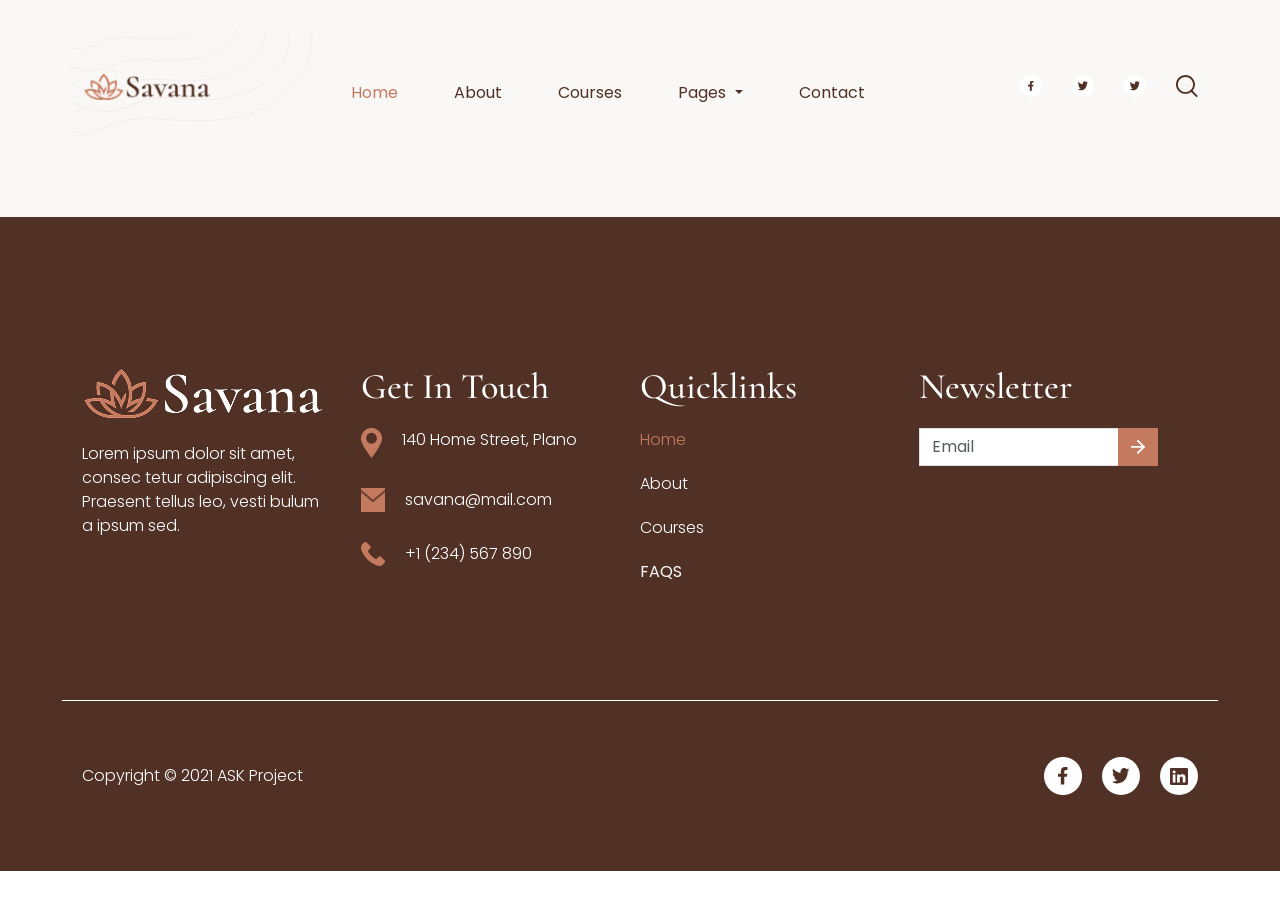
==== index.html @ e7348e38 "header-and-footer" ====
<!DOCTYPE html>
<html lang="en">

<head>
    <meta charset="UTF-8">
    <meta name="viewport" content="width=device-width, initial-scale=1.0">
    <title>SAVANA</title>
    <link rel="stylesheet" href="/assest/css/style.min.css">
    <link rel="preconnect" href="https://fonts.googleapis.com">
    <link rel="stylesheet" href="https://cdn.jsdelivr.net/npm/bootstrap-icons@1.11.3/font/bootstrap-icons.css">
    <link rel="preconnect" href="https://fonts.gstatic.com" crossorigin>
    <link
        href="https://fonts.googleapis.com/css2?family=Cormorant:ital,wght@0,300..700;1,300..700&family=Poppins:ital,wght@0,100;0,200;0,300;0,400;0,500;0,600;0,700;0,800;0,900;1,100;1,200;1,300;1,400;1,500;1,600;1,700;1,800;1,900&display=swap"
        rel="stylesheet">
</head>

<body class="font-family">

    <header>
        <header>
            <nav class="navbar navbar-expand-xl bg-warning pt-3 pb-6 position-relative overflow-hidden">

                <div class="container position-relative">

                    <!-- BG IMAGE (No CSS, No Style, Only Bootstrap classes) -->
                    <img src="./assest/images/bg2.svg" class="position-absolute top-0 start-0 img-fluid" width="300">

                    <!-- Logo -->
                    <a class="navbar-brand" href="index.html">
                        <img src="./assest/logo/savana.png" alt="Site Logo" class="img-fluid" width="130">
                    </a>

                    <!-- Navbar Toggler -->
                    <button class="navbar-toggler" type="button" data-bs-toggle="collapse"
                        data-bs-target="#navbarSupportedContent">
                        <span class="navbar-toggler-icon"></span>
                    </button>

                    <!-- Menu -->
                    <div class="collapse navbar-collapse" id="navbarSupportedContent">

                        <!-- Center Navigation -->
                        <ul class="navbar-nav d-flex gap-xl-5 mx-auto mb-2 mb-xl-0 text-center">

                            <li class="nav-item">
                                <a class="nav-link active" href="#">Home</a>
                            </li>

                            <li class="nav-item">
                                <a class="nav-link" href="#">About</a>
                            </li>

                            <li class="nav-item">
                                <a class="nav-link" href="#">Courses</a>
                            </li>

                            <li class="nav-item dropdown">
                                <a class="nav-link dropdown-toggle" href="#" data-bs-toggle="dropdown">
                                    Pages
                                </a>

                                <ul class="dropdown-menu">
                                    <li><a class="dropdown-item" href="#">Action</a></li>
                                    <li><a class="dropdown-item" href="#">Another action</a></li>
                                    <li>
                                        <hr class="dropdown-divider">
                                    </li>
                                    <li><a class="dropdown-item" href="#">Something else here</a></li>
                                </ul>
                            </li>

                            <li class="nav-item">
                                <a class="nav-link" href="#">Contact</a>
                            </li>

                        </ul>

                        <!-- Social Icons -->
                        <ul class="d-flex align-items-center gap-3 justify-content-center mt-3 mt-xl-0">
                            <a href="#"><img src="./assest/icon/facebook.png" class="img-fluid" width="22"></a>
                            <a href="#"><img src="./assest/icon/twitter.svg" class="img-fluid" width="22"></a>
                            <a href="#"><img src="./assest/icon/twitter.svg" class="img-fluid" width="22"></a>
                            <a href="#"><img src="./assest/icon/search.svg" class="img-fluid" width="22"></a>
                        </ul>

                    </div>
                </div>
            </nav>
        </header>



       






















            <footer class="bg-secondary">
                <div class="container pt-7">
                    <div class="row g-5 pb-6">
                        <div class="row g-5 pb-6">
                            <div class="col-12 col-xl-3 text-light">
                                <a href="index.html"><img src="./assest/logo/savanalogo.png" alt="Website Logo"></a>
                                <p class="pt-2 fw-light">Lorem ipsum dolor sit amet, consec tetur adipiscing elit.
                                    Praesent
                                    tellus
                                    leo, vesti bulum a ipsum sed.</p>
                            </div>

                            <div class="col-12 col-md-6 col-xl-3">
                                <h2 class="fs-3 text-light pb-2 font-family-cormorant">Get In Touch</h2>
                                <ul class="list-unstyled d-flex flex-column gap-3  text-light">
                                    <li><a href="#" class="d-flex gap-2 text-light fw-light"><img
                                                src="./assest/icon/location.png" alt="Location Icon">140 Home Street,
                                            Plano</a></li>
                                    <li><a href="#" class="d-flex gap-2 text-light fw-light"><img
                                                src="./assest/icon/email.png" alt="Email Icon">savana@mail.com</a></li>
                                    <li><a href="tel: +1 (234) 567 890" class="d-flex gap-2 text-light fw-light"><img
                                                src="./assest/icon/phone1.png" alt="Location Icon">+1 (234) 567 890</a>
                                    </li>
                                </ul>
                            </div>
                            <div class="col-12 col-md-6 col-xl-3">
                                <h2 class="fs-3 text-light pb-2 font-family-cormorant">Quicklinks</h2>
                                <ul class="list-unstyled d-flex flex-column gap-2">
                                    <li><a href="#" class="text-primary fw-light">Home</a></li>
                                    <li><a href="#" class="text-light fw-light">About</a></li>
                                    <li><a href="#" class="text-light fw-light fw-light">Courses</a></li>
                                    <li><a href="#" class="text-light">FAQS</a></li>
                                </ul>
                            </div>
                            <div class="footer-form col-12 col-xl-3">
                                <h2 class="fs-3 text-light pb-2 font-family-cormorant">Newsletter</h2>
                                <div class="input-group mb-3">
                                    <input type="text" class="form-control" placeholder="Email" aria-label="Email"
                                        aria-describedby="button-addon2">
                                    <button class="btn bg-primary" type="button" id="button-addon2"><img
                                            src="./assest/icon/arrow.svg" alt="Right Arrow icon"></button>
                                </div>
                            </div>
                        </div>
                        <div class="line"></div>
                        <div class="py-1 d-flex align-items-center justify-content-between">
                            <p class="m-0 text-light fw-light">Copyright © 2021 ASK Project</p>
                            <div class="d-flex gap-2">
                                <a href="#"><img src="./assest/icon/facebook.png" alt="Facebook Icon"></a>
                                <a href="#"><img src="./assest/icon/twitter.svg" alt="Twitter Icon"></a>
                                <a href="#"><img src="./assest/icon/linkedin.svg" alt="Linkedin Icon"></a>
                            </div>
                        </div>
                    </div>
            </footer>

            <script src="https://cdn.jsdelivr.net/npm/bootstrap@5.3.8/dist/js/bootstrap.bundle.min.js"
                integrity="sha384-FKyoEForCGlyvwx9Hj09JcYn3nv7wiPVlz7YYwJrWVcXK/BmnVDxM+D2scQbITxI"
                crossorigin="anonymous"></script>
</body>

</html>
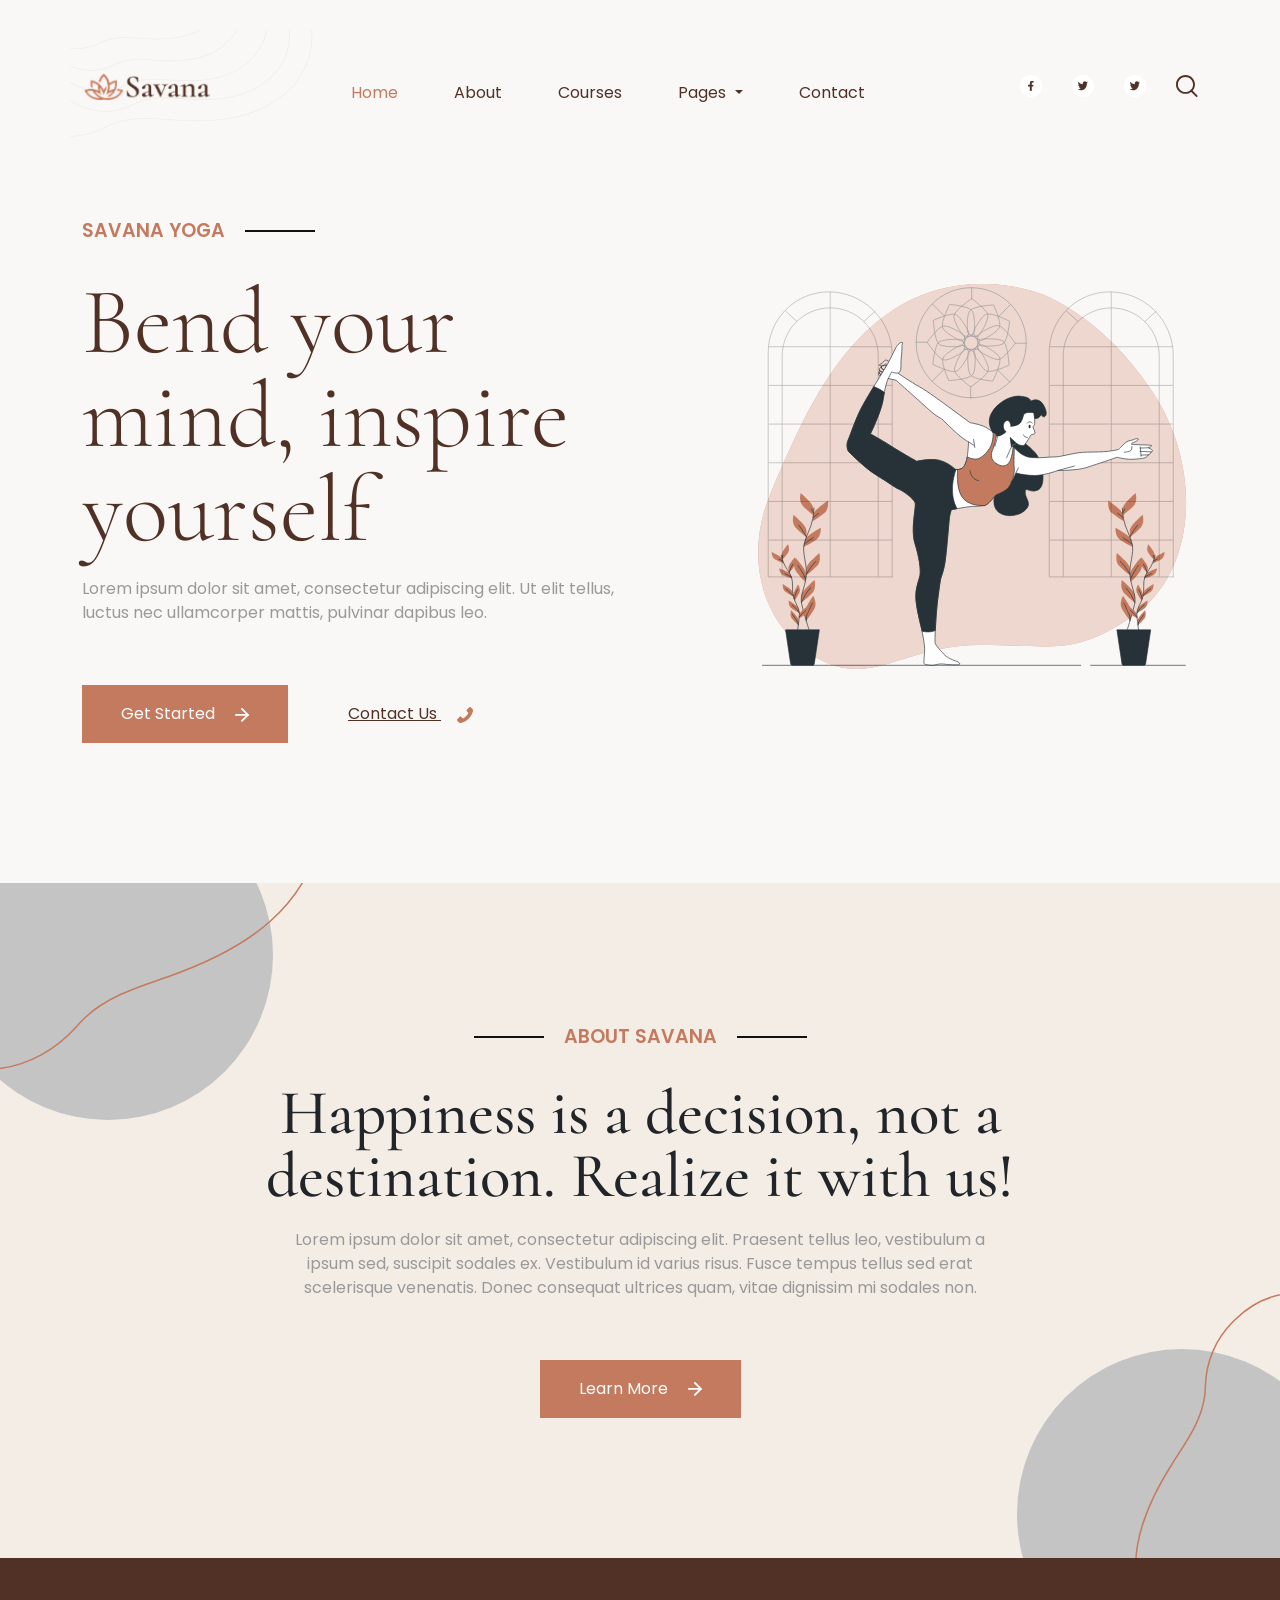
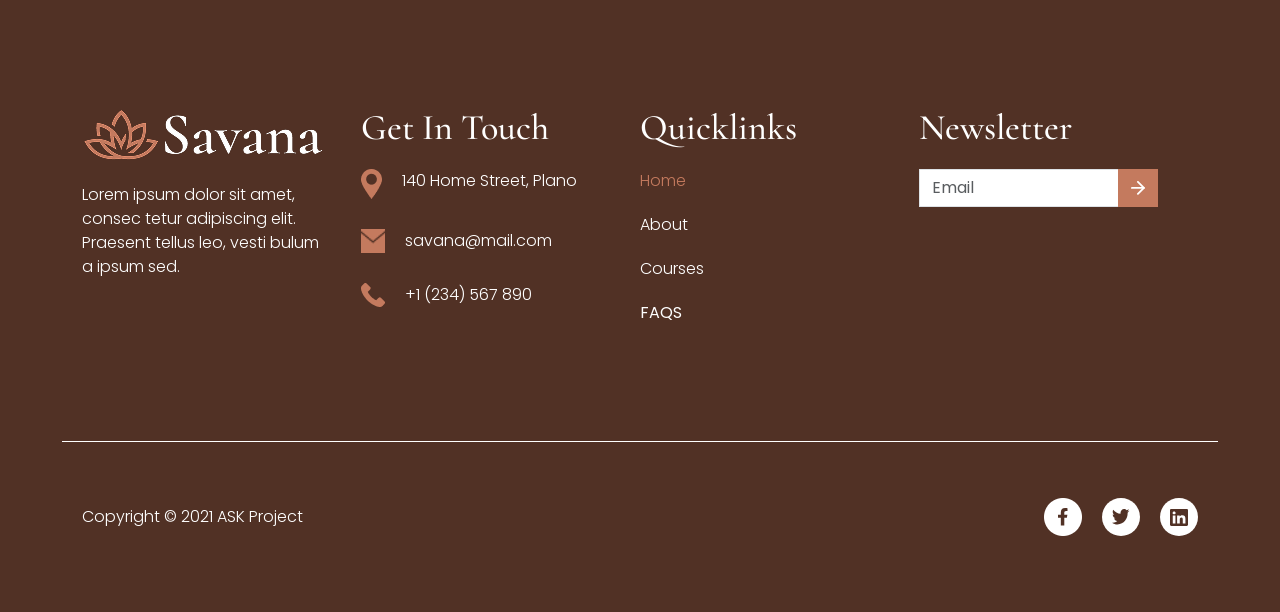
==== commit 28eab594: "banner-section" ====
--- a/index.html
+++ b/index.html
@@ -95,8 +95,101 @@
 
 
 
-
-
+<main>
+            <section class="hero-section bg-warning">
+                <div class="container">
+                    <div class="row align-items-center pb-3 pb-md-6 pb-xl-8">
+                        <div class="left-panel col-12 col-xl-6">
+                            <div class="d-flex align-items-center gap-2 pb-3">
+                                <p class="txt-19 text-primary fw-semibold">SAVANA YOGA</p>
+                                <div class="line-short"></div>
+                            </div>
+                            <h1 class="fw-light font-family-cormorant pb-2 text-secondary lh-1">Bend your mind, inspire
+                                yourself</h1>
+                            <p class="pb-6 text-success">Lorem ipsum dolor sit amet, consectetur adipiscing elit. Ut
+                                elit
+                                tellus, luctus nec ullamcorper mattis, pulvinar dapibus leo.</p>
+                            <div class="d-flex align-items-center gap-6">
+                                <a href="#" class="btn bg-primary text-light py-1 px-4">Get Started <img class="ps-1"
+                                        src="./assest/icon/arrow.svg" alt=""></a>
+                                <a href="#" class="text-secondary link-deco">Contact Us <img class="ps-1"
+                                        src="./assest/icon/phone.svg" alt="Phone Icon"></a>
+                            </div>
+                        </div>
+                        <div class="right-panel col-12 offset-xl-1 col-xl-5">
+                            <img class="img-fluid" src="./assest/images/Yoga practice-bro 1.svg" alt="">
+                        </div>
+                    </div>
+                </div>
+            </section>
+
+
+
+            <section class="about-us position-relative bg-danger py-3 py-md-6 py-xl-8 ">
+                <div class="about container d-flex flex-column align-items-center">
+                    <div class="d-flex align-items-center gap-2 pb-3">
+                        <div class="line-short"></div>
+                        <p class="text-primary txt-19 fw-semibold">ABOUT SAVANA</p>
+                        <div class="line-short"></div>
+                    </div>
+                    <h2 class="fs-2 font-family-cormorant text-center lh-1 pb-2">Happiness is a decision, not a
+                        destination.
+                        Realize it with us!</h2>
+                    <p class="text-center pb-6 text-success">Lorem ipsum dolor sit amet, consectetur adipiscing elit.
+                        Praesent tellus leo, vestibulum a ipsum sed, suscipit sodales ex. Vestibulum id varius risus.
+                        Fusce
+                        tempus tellus sed erat scelerisque venenatis. Donec consequat ultrices quam, vitae dignissim mi
+                        sodales non.</p>
+                    <a href="#" class="btn bg-primary text-light py-1 px-4">Learn More <img class="ps-1"
+                            src="./assest/icon/arrow.svg" alt="Right Arrow"></a>
+                </div>
+                <div class="d-not">
+                    <img class="position-absolute top-0 img-fluid" src="./assest/images/placeholder.svg"
+                        alt="Placeholder Image">
+                    <img class="position-absolute top-0 img-fuild " src="./assest/images/XMLID_1_.svg" alt="">
+                    <img class="position-absolute bottom-0 end-0 img-fluid" src="./assest/images/placeholder (1).svg"
+                        alt="Placeholder Image">
+                    <img class="position-absolute bottom-0 end-0 img-fuild " src="./assest/images/XMLID_1_ (1).svg"
+                        alt="">
+                </div>
+            </section>
+
+
+
+
+
+
+
+
+
+
+
+
+
+
+
+
+
+
+
+
+
+
+
+
+
+
+
+
+            
+
+
+
+
+
+
+
+          
 
 
 
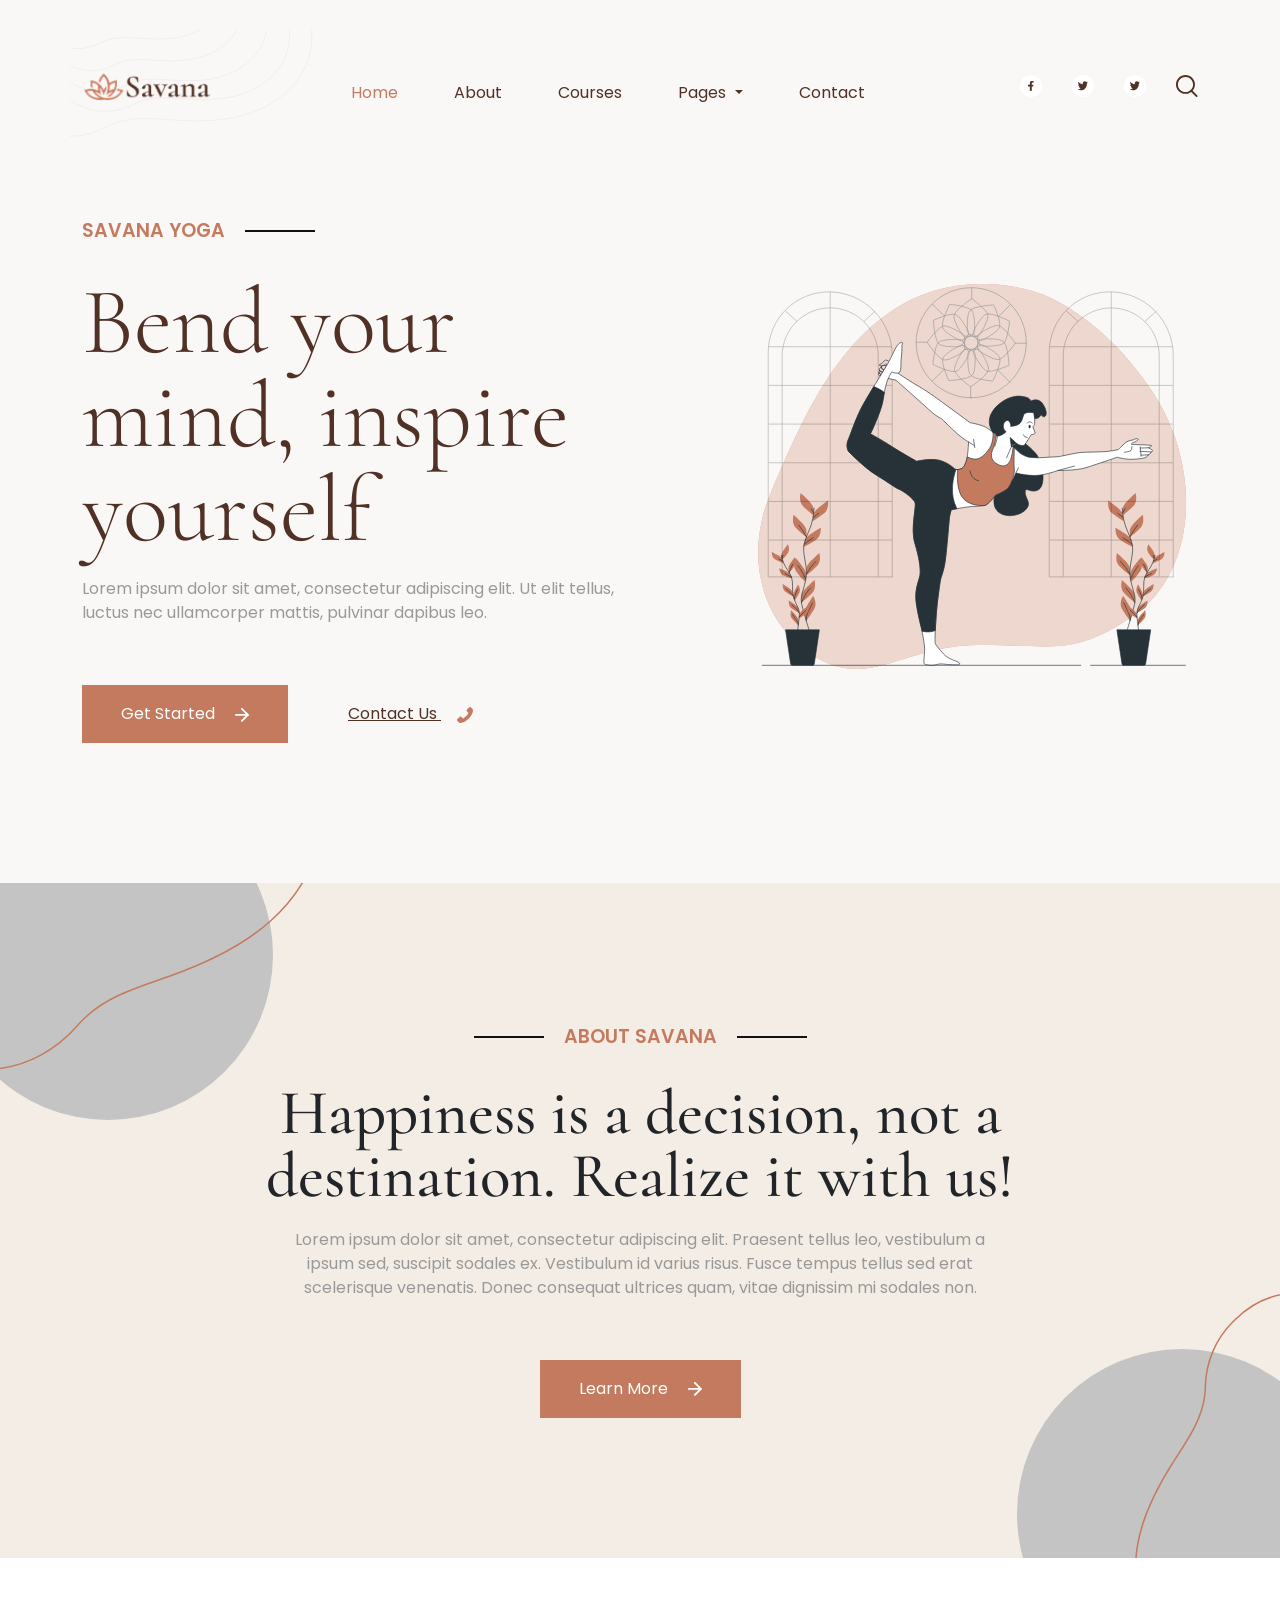
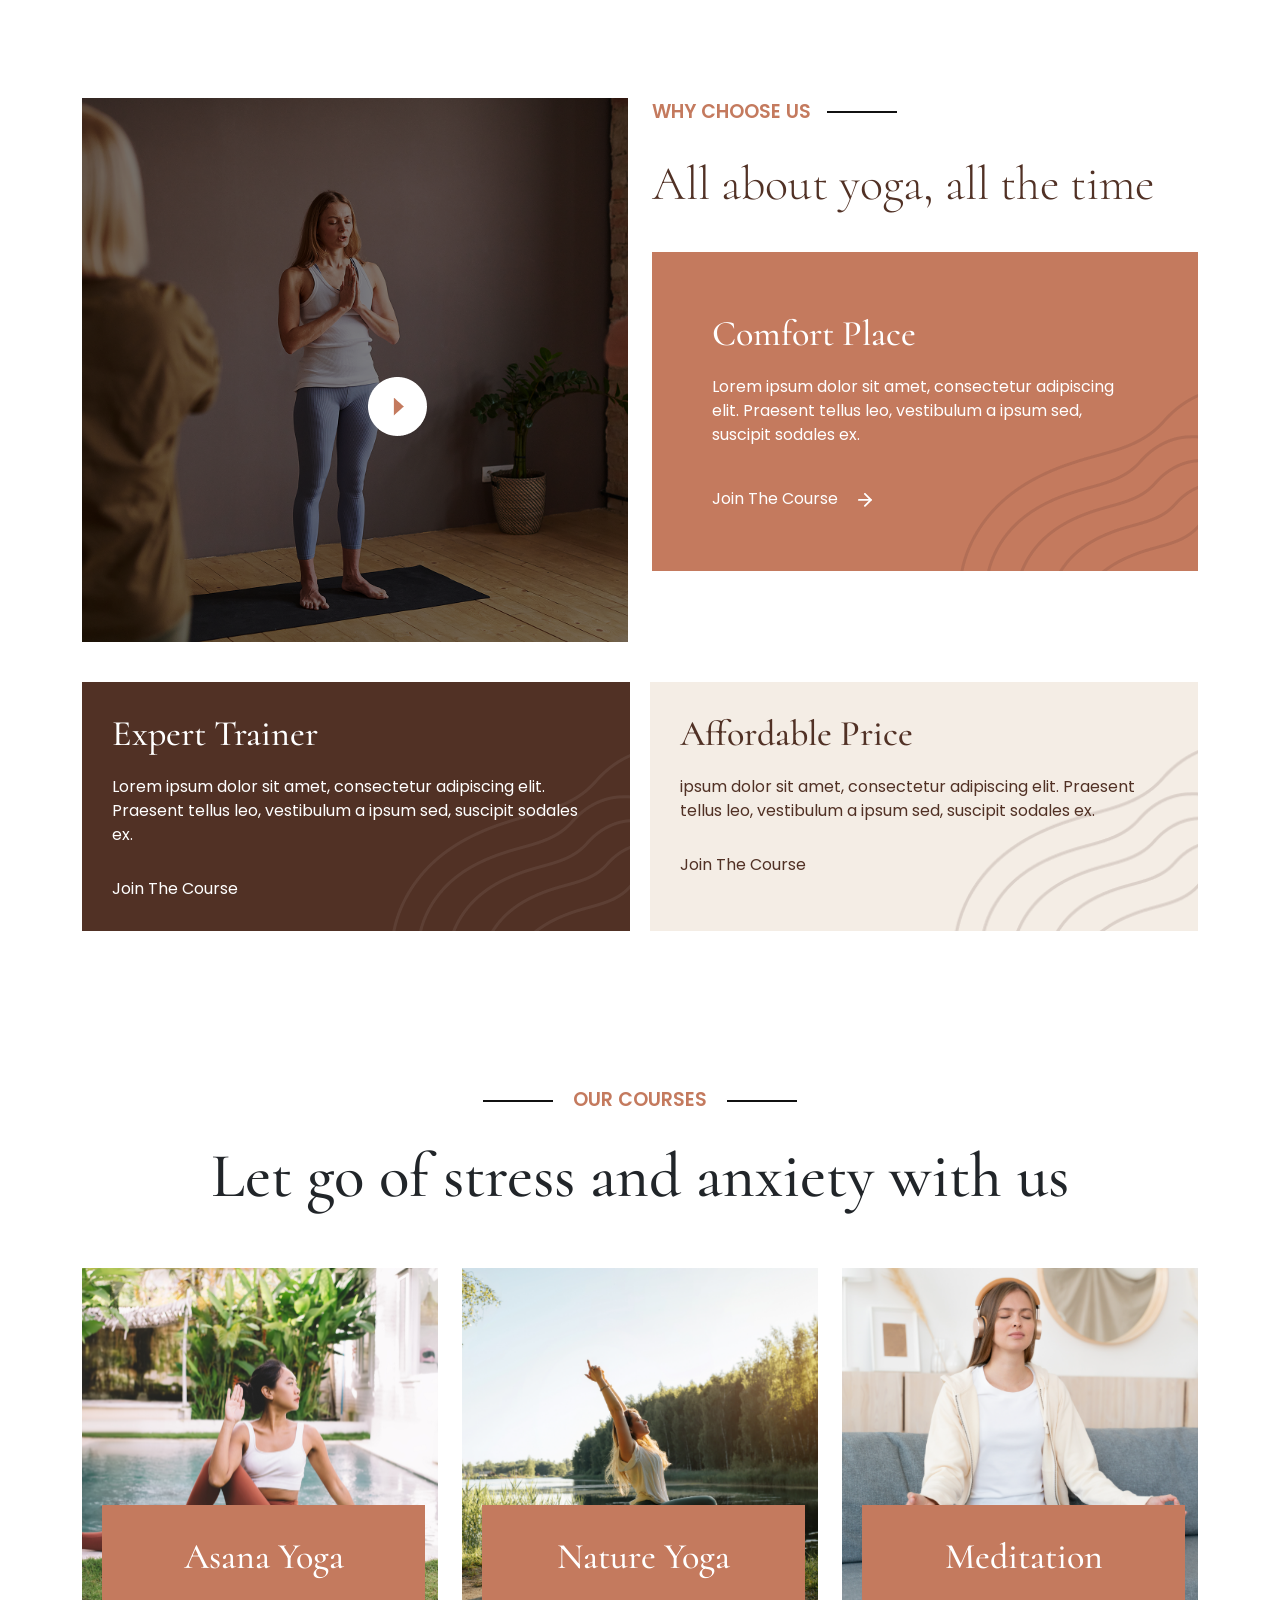
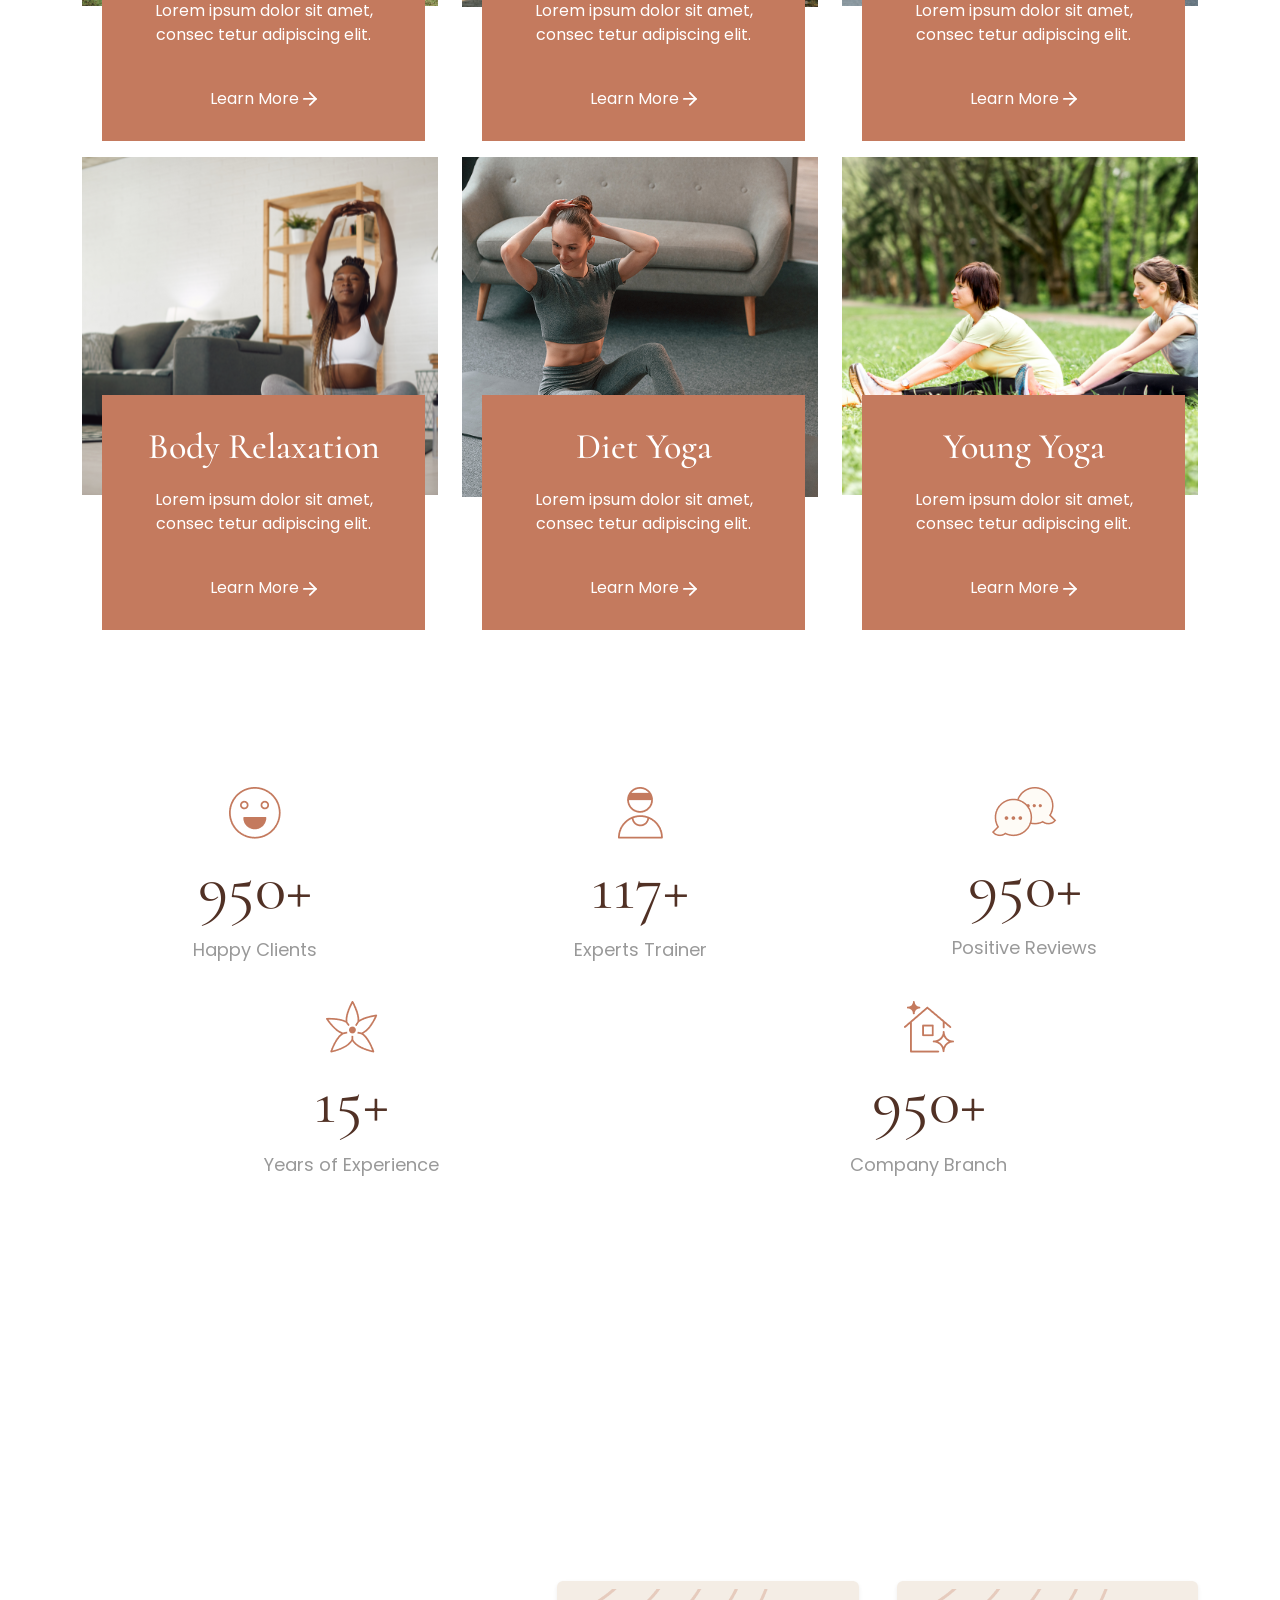
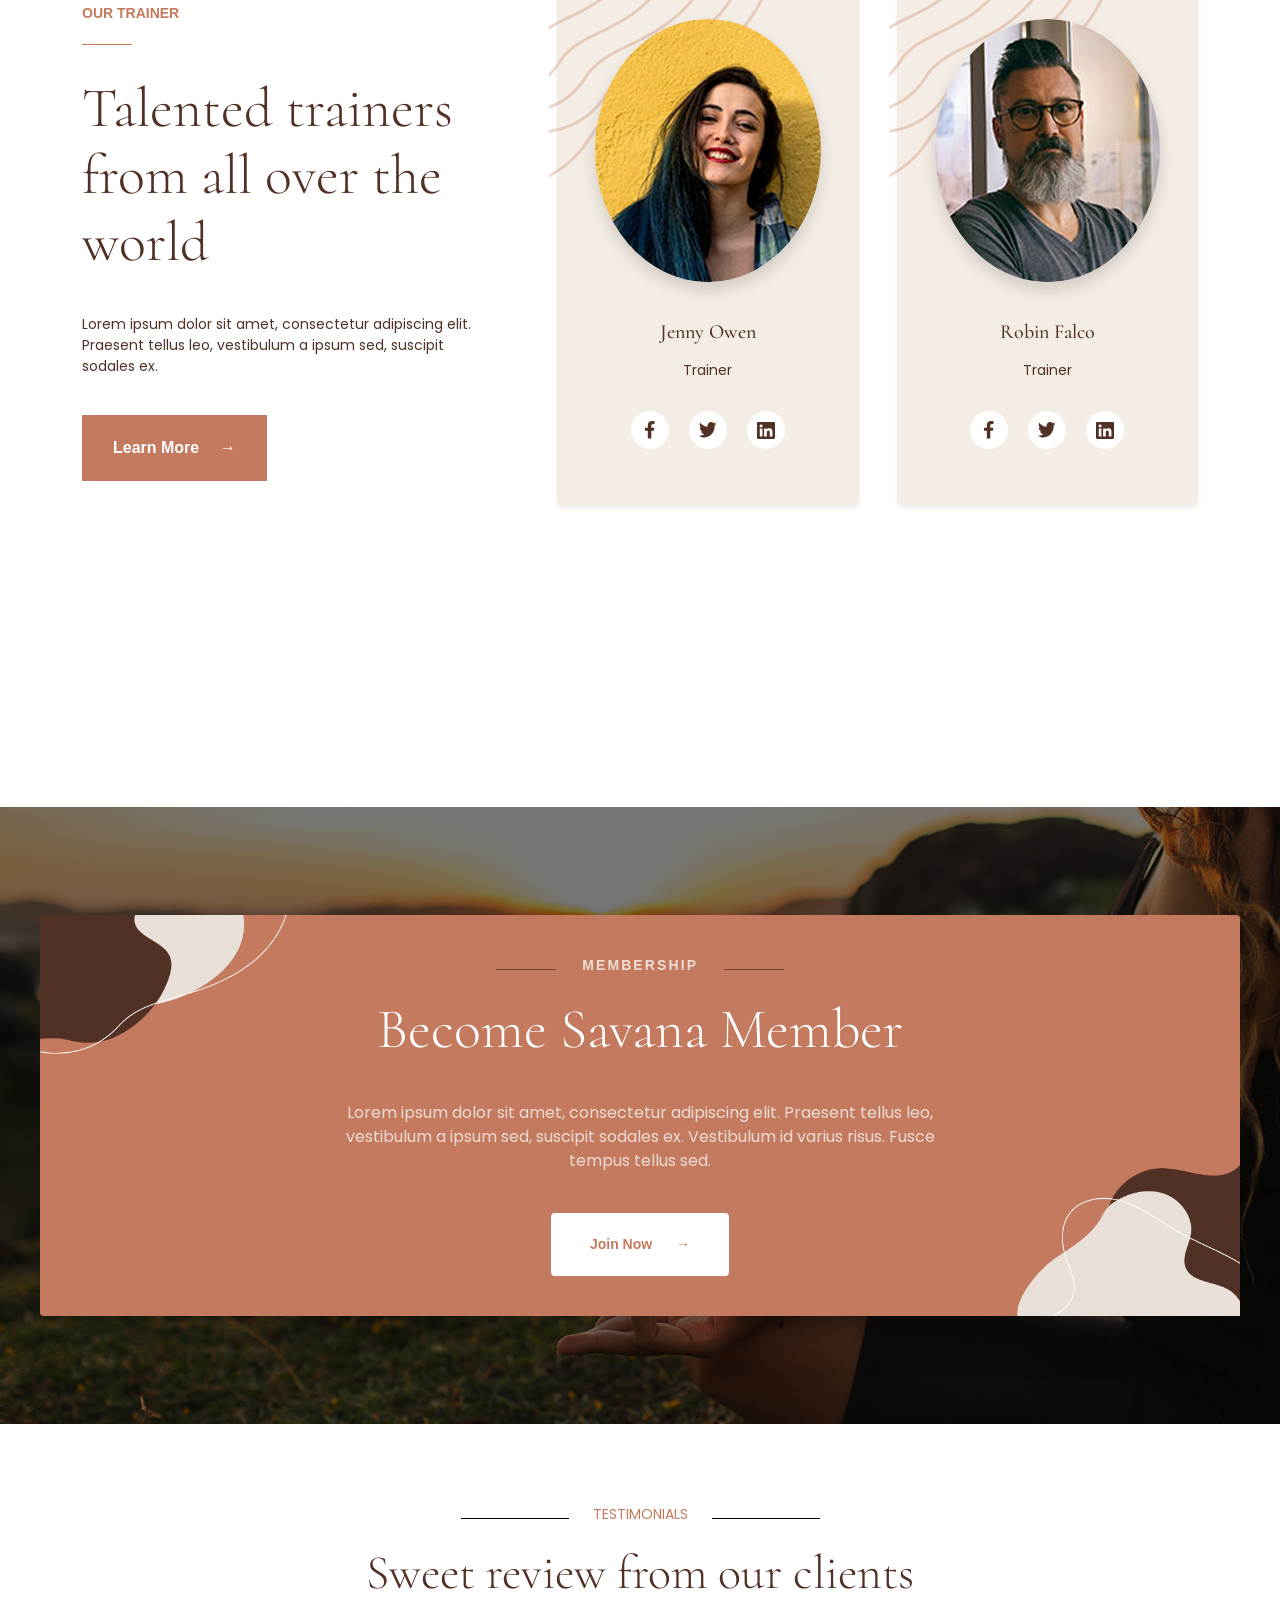
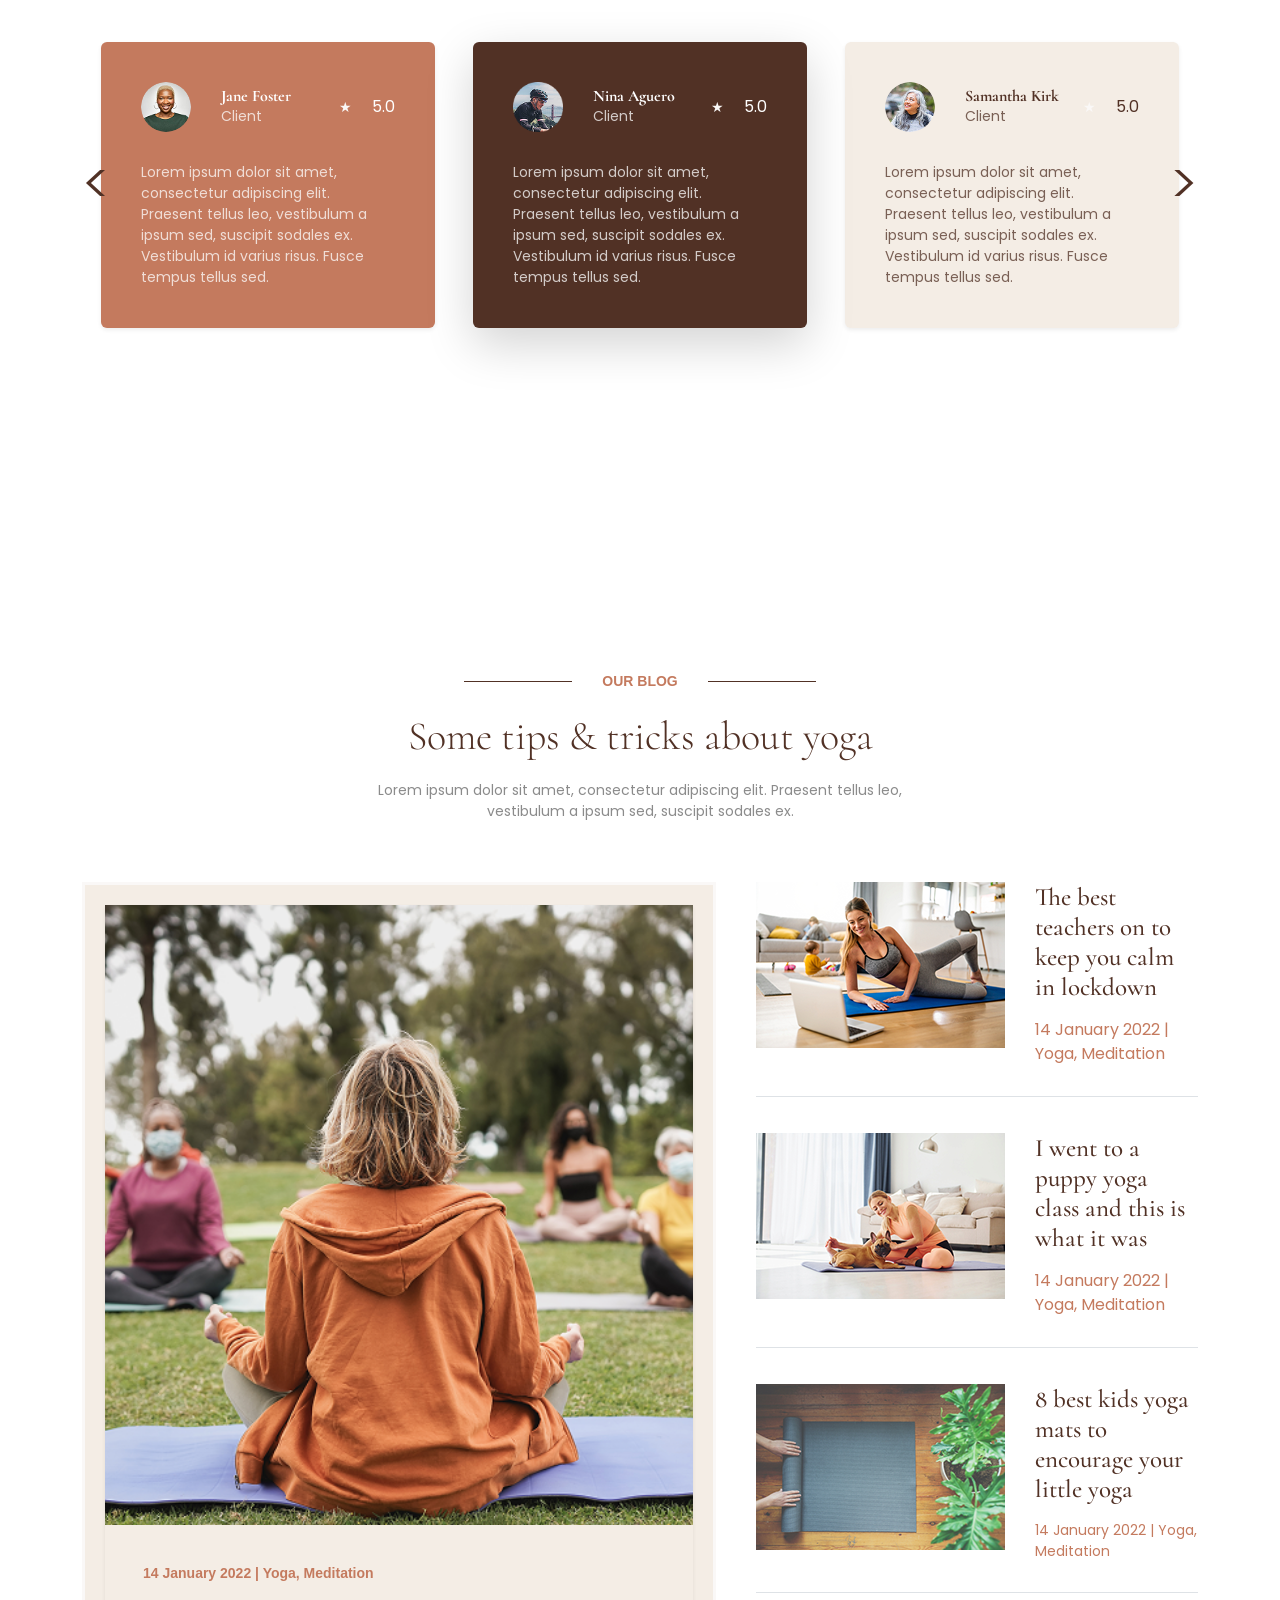
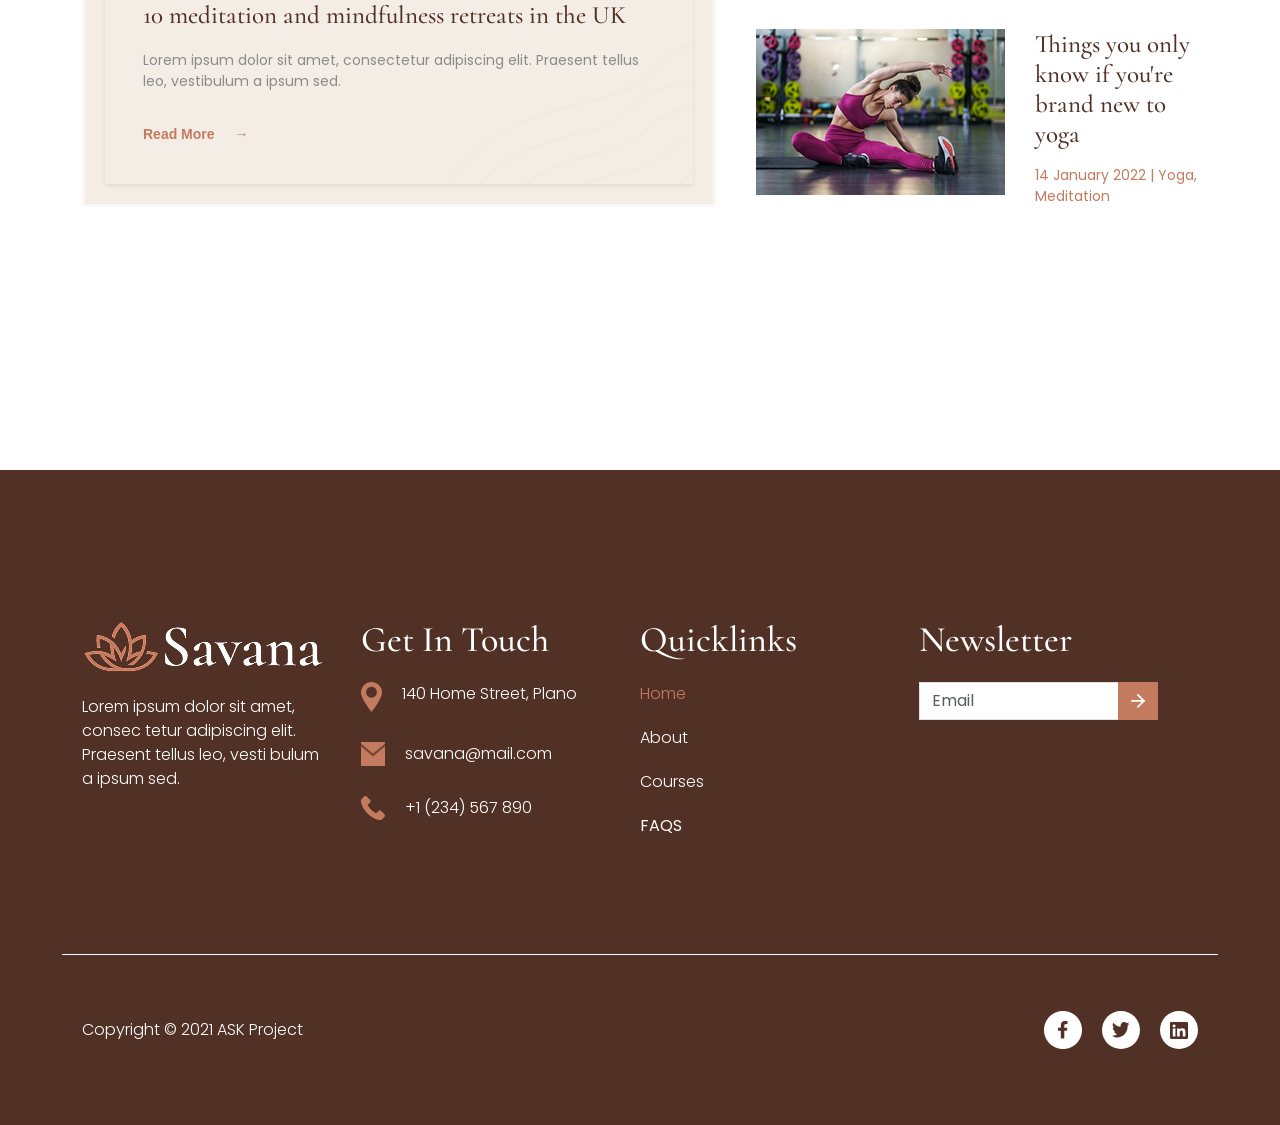
==== commit 20f0b01e: "complete all section" ====
--- a/index.html
+++ b/index.html
@@ -178,7 +178,639 @@
 
 
 
-
+<section class="choose-us">
+                <div class="container position-relative pt-8">
+                    <div class="row">
+                        <div class="position-relative vdo col-12 col-lg-6">
+                            <img class="img-fluid w-100 h-100" src="./assest/images/namaste.png" alt="Video Title">
+                            <!-- Button trigger modal -->
+                            <button type="button" class="btn position-absolute top-50 start-50" data-bs-toggle="modal"
+                                data-bs-target="#exampleModal">
+                                <img class="img-fluid" src="./assest/icon/play2.png" alt="Play Button">
+                            </button>
+                            <!-- Modal -->
+                            <div class="modal fade" id="exampleModal" tabindex="-1" aria-labelledby="exampleModalLabel"
+                                aria-hidden="true">
+                                <div class="modal-dialog">
+                                    <div class="modal-content">
+                                        <div class="modal-body p-0">
+                                            <button type="button" class="btn-close" data-bs-dismiss="modal"
+                                                aria-label="Close"></button>
+                                            <iframe class="ratio ratio-1x1 d-block" width="560" height="315"
+                                                src="https://www.youtube.com/embed/dAqQqmaI9vY?si=Z5BAls6j6ojK70Ik"
+                                                title="YouTube video player" frameborder="0"
+                                                allow="accelerometer; autoplay; clipboard-write; encrypted-media; gyroscope; picture-in-picture; web-share"
+                                                referrerpolicy="strict-origin-when-cross-origin"
+                                                allowfullscreen></iframe>
+                                        </div>
+                                    </div>
+                                </div>
+                            </div>
+                        </div>
+                        <div class="col-12 col-lg-6">
+                            <div class="d-flex gap-1 align-items-center pt-3 pt-lg-0 pb-3">
+                                <p class="text-primary txt-19 fw-semibold">WHY CHOOSE US</p>
+                                <div class="line-short"></div>
+                            </div>
+                            <h2 class="display-5 mb-4 text-secondary font-family-cormorant"
+                                style="  white-space: nowrap;">All about yoga, all the time </h2>
+
+                            <div class="bg-primary position-relative p-6 text-light">
+                                <h3 class="pb-2 font-family-cormorant">Comfort Place</h3>
+                                <p class="pb-5">Lorem ipsum dolor sit amet, consectetur adipiscing elit. Praesent tellus
+                                    leo, vestibulum a ipsum sed, suscipit sodales ex.</p>
+                                <a class="text-light" href="#">Join The Course <img class="ps-1"
+                                        src="./assest/icon/arrow.svg" alt=""></a>
+                                <img class="position-absolute end-0 bottom-0" src="./assest/logo/shapesbg3.png"
+                                    alt="Choose Placeholder">
+                            </div>
+                        </div>
+                    </div>
+                    <div class="poster d-flex flex-column flex-md-row gap-2">
+                        <div class="bg-secondary position-relative p-3 text-light flex-fill">
+                            <h3 class="pb-2 font-family-cormorant">Expert Trainer</h3>
+                            <p class="pb-3">Lorem ipsum dolor sit amet, consectetur adipiscing elit. Praesent tellus
+                                leo, vestibulum a ipsum sed, suscipit sodales ex.</p>
+                            <a class="text-light" href="#">Join The Course
+                                <img class="ps-1" src="./assets/images/icons/right-arrow.png" alt="">
+                            </a>
+                            <img class="position-absolute end-0 bottom-0" src="./assest/logo/bg10.png"
+                                alt="Choose Placeholder">
+                        </div>
+
+                        <div class="bg-danger position-relative p-3 text-secondary flex-fill">
+                            <h3 class="pb-2 font-family-cormorant">Affordable Price</h3>
+                            <p class="pb-3">ipsum dolor sit amet, consectetur adipiscing elit. Praesent tellus
+                                leo, vestibulum a ipsum sed, suscipit sodales ex.</p>
+                            <a class="text-secondary" href="#">Join The Course
+                                <img class="ps-1" src="./assets/images/icons/blog-arrow.png" alt="">
+                            </a>
+                              <img class="position-absolute end-0 bottom-0 w-50" src="./assest/logo/shapesbg3.png"
+                                alt="Choose Placeholder">
+                        </div>
+                    </div>
+
+
+                </div>
+            </section>
+
+
+
+
+
+
+
+
+
+
+
+            <section class="courses mt-5 mt-md-6 mt-xl-9">
+                <div class="container">
+                    <div class="d-flex align-items-center justify-content-center pb-1 pb-lg-3 gap-2">
+                        <div class="line-short"></div>
+                        <p class="text-primary txt-19 fw-semibold">OUR COURSES</p>
+                        <div class="line-short"></div>
+                    </div>
+                    <h2 class="fs-2 font-family-cormorant text-center lh-1 pb-3 pb-lg-6">Let go of stress and anxiety
+                        with
+                        us</h2>
+                    <div class="row">
+                        <div class="position-relative col-12 col-md-6 col-xl-4 course">
+                            <img src="./assest/images/yoga_girl.svg" alt="Yoga Image">
+                            <div class="position-absolute box bg-primary text-center text-light py-3 px-5">
+                                <h3 class="font-family-cormorant pb-2">Asana Yoga</h3>
+                                <p class="pb-5">Lorem ipsum dolor sit amet, consec tetur adipiscing elit.</p>
+                                <a href="#" class="text-light">Learn More <img src="./assest/icon/arrow.svg"
+                                        alt="Right Arrow Icon"></a>
+                            </div>
+                        </div>
+                        <div class="position-relative col-12 col-md-6 col-xl-4 course">
+                            <img src="./assest/images/yoga_girl2.png" alt="Yoga Image">
+                            <div class="position-absolute box bg-primary text-center text-light py-3 px-5">
+                                <h3 class="font-family-cormorant pb-2">Nature Yoga</h3>
+                                <p class="pb-5">Lorem ipsum dolor sit amet, consec tetur adipiscing elit.</p>
+                                <a href="#" class="text-light">Learn More <img src="./assest/icon/arrow.svg"
+                                        alt="Right Arrow Icon"></a>
+                            </div>
+                        </div>
+                        <div class="position-relative col-12 col-md-6 col-xl-4 course">
+                            <img src="./assest/images/yoga_girl3.png" alt="Yoga Image">
+                            <div class="position-absolute box bg-primary text-center text-light py-3 px-5">
+                                <h3 class="font-family-cormorant pb-2">Meditation</h3>
+                                <p class="pb-5">Lorem ipsum dolor sit amet, consec tetur adipiscing elit.</p>
+                                <a href="#" class="text-light">Learn More <img src="./assest/icon/arrow.svg"
+                                        alt="Right Arrow Icon"></a>
+                            </div>
+                        </div>
+                        <div class="position-relative col-12 col-md-6 col-xl-4 course">
+                            <img src="./assest/images/yoga_girl4.svg" alt="Yoga Image">
+                            <div class="position-absolute box bg-primary text-center text-light py-3 px-5">
+                                <h3 class="font-family-cormorant pb-2">Body Relaxation</h3>
+                                <p class="pb-5">Lorem ipsum dolor sit amet, consec tetur adipiscing elit.</p>
+                                <a href="#" class="text-light">Learn More <img src="./assest/icon/arrow.svg"
+                                        alt="Right Arrow Icon"></a>
+                            </div>
+                        </div>
+                        <div class="position-relative col-12 col-md-6 col-xl-4 course">
+                            <img src="./assest/images/yoga_girl5.png" alt="Yoga Image">
+                            <div class="position-absolute box bg-primary text-center text-light py-3 px-5">
+                                <h3 class="font-family-cormorant pb-2">Diet Yoga</h3>
+                                <p class="pb-5">Lorem ipsum dolor sit amet, consec tetur adipiscing elit.</p>
+                                <a href="#" class="text-light">Learn More <img src="./assest/icon/arrow.svg"
+                                        alt="Right Arrow Icon"></a>
+                            </div>
+                        </div>
+                        <div class="position-relative col-12 col-md-6 col-xl-4 course">
+                            <img src="./assest/images/yoga_girl6.png" alt="Yoga Image">
+                            <div class="position-absolute box bg-primary text-center text-light py-3 px-5">
+                                <h3 class="font-family-cormorant pb-2">Young Yoga</h3>
+                                <p class="pb-5">Lorem ipsum dolor sit amet, consec tetur adipiscing elit.</p>
+                                <a href="#" class="text-light">Learn More <img src="./assest/icon/arrow.svg"
+                                        alt="Right Arrow Icon"></a>
+                            </div>
+                        </div>
+                    </div>
+                </div>
+            </section>
+
+
+
+
+            <section class="exposure my-8">
+                <div class="container">
+                    <div class="row justify-content-center text-center g-4">
+                        <div class="col-6 col-lg-4">
+                            <img src="./assest/icon/happy.png" alt="Clients Logo" class="img-fluid">
+                            <p class="txt-65 font-family-cormorant text-secondary">950+</p>
+                            <p class="txt-18 text-success">Happy Clients</p>
+                        </div>
+
+                        <div class="col-6 col-lg-4">
+                            <img src="./assest/icon/trainer.png" alt="Trainer Logo" class="img-fluid">
+                            <p class="txt-65 font-family-cormorant text-secondary">117+</p>
+                            <p class="txt-18 text-success">Experts Trainer</p>
+                        </div>
+
+                        <div class="col-6 col-lg-4">
+                            <img src="./assest/icon/review.png" alt="Feedback Logo" class="img-fluid">
+                            <p class="txt-65 font-family-cormorant text-secondary">950+</p>
+                            <p class="txt-18 text-success">Positive Reviews</p>
+                        </div>
+
+                        <div class="col-6 col-lg-6">
+                            <img src="./assest/icon/exprience.png" alt="Experience Logo" class="img-fluid">
+                            <p class="txt-65 font-family-cormorant text-secondary">15+</p>
+                            <p class="txt-18 text-success">Years of Experience</p>
+                        </div>
+
+                        <div class="col-6 col-lg-6">
+                            <img src="./assest/icon/branch.png" alt="Branch Logo" class="img-fluid">
+                            <p class="txt-65 font-family-cormorant text-secondary">950+</p>
+                            <p class="txt-18 text-success">Company Branch</p>
+                        </div>
+                    </div>
+                </div>
+            </section>
+
+
+
+
+
+
+
+
+
+
+
+
+
+
+
+
+
+
+
+
+            <section class="py-9 bg-white">
+                <div class="container py-7">
+                    <div class="row align-items-center">
+
+                        <div class="col-12 col-lg-5 mb-5 position-relative">
+
+                            <p class="small text-uppercase fw-bold mb-2 text-primary">OUR TRAINER</p>
+
+                            <div class="mb-3 bg-primary" style="width: 50px; height: 1px;"></div>
+
+                            <h2 class="display-4 mb-4 text-secondary font-family-cormorant">Talented trainers from all
+                                over the world</h2>
+
+                            <p class="small mb-4 text-secondary" style="max-width: 400px;">
+                                Lorem ipsum dolor sit amet, consectetur adipiscing elit. Praesent
+                                tellus leo, vestibulum a ipsum sed, suscipit sodales ex.
+                            </p>
+
+                            <a href="#"
+                                class="btn bg-primary text-light fw-bold small rounded-0 px-3 py-2 text-decoration-none d-inline-block">
+                                Learn More
+                                <span class="ms-1">&rarr;</span>
+                            </a>
+
+                        </div>
+
+                        <div class="col-12 col-lg-7">
+                            <div class="row g-4 justify-content-center">
+
+                                <div class="col-12 col-md-6 d-flex mb-4">
+                                    <div class="card bg-danger border-0 shadow-sm text-center p-4 mx-auto"
+                                        style="height: 525px; max-width: 410px; width: 100%;">
+
+                                        <div class="position-relative d-inline-block mx-auto mb-4"
+                                            style="max-width: 263px; max-height: 263px; width: 100%; height: 263px;">
+
+                                            <div class="position-absolute opacity-40 z-1"
+                                                style="width: 320px; height: 320px; left: -90px; top: -30px;">
+                                                <img src="./assest/logo/bg8.png" alt="Abstract Wave Background"
+                                                    style="object-fit: cover;">
+                                            </div>
+
+                                            <img src="./assest/images/smilegirl.png" alt="Jenny Owen"
+                                                class="rounded-circle shadow position-relative z-2 w-100 h-100"
+                                                style="object-fit: cover;">
+                                        </div>
+
+                                        <h5 class="mb-1 text-secondary font-family-cormorant">Jenny Owen</h5>
+                                        <p class="small mb-3 text-secondary">Trainer</p>
+
+                                        <div class="d-flex justify-content-center">
+                                            <div class="d-flex gap-2">
+                                                <a href="#"><img src="./assest/icon/facebook.png"
+                                                        alt="Facebook Icon"></a>
+                                                <a href="#"><img src="./assest/icon/twitter.svg" alt="Twitter Icon"></a>
+                                                <a href="#"><img src="./assest/icon/linkedin.svg"
+                                                        alt="Linkedin Icon"></a>
+                                            </div>
+                                        </div>
+                                    </div>
+                                </div>
+
+                                <div class="col-12 col-md-6 d-flex mb-4">
+                                    <div class="card bg-danger border-0 shadow-sm text-center p-4 mx-auto"
+                                        style="height: 525px; max-width: 410px; width: 100%;">
+
+                                        <div class="position-relative d-inline-block mx-auto mb-4"
+                                            style="max-width: 263px; max-height: 263px; width: 100%; height: 263px;">
+
+                                            <div class="position-absolute opacity-40 z-1"
+                                                style="width: 320px; height: 320px; left: -90px; top: -30px;">
+                                                <img src="./assest/logo/bg8.png" alt="Abstract Wave Background"
+                                                    style="object-fit: cover;">
+                                            </div>
+
+                                            <img src="./assest/images/bubu.png" alt="Robin Falco"
+                                                class="rounded-circle shadow position-relative z-2 w-100 h-100"
+                                                style="object-fit: cover;">
+                                        </div>
+
+                                        <h5 class="mb-1 text-secondary font-family-cormorant">Robin Falco</h5>
+                                        <p class="small mb-3 text-secondary">Trainer</p>
+
+                                        <div class="d-flex justify-content-center">
+                                            <div class="d-flex gap-2">
+                                                <a href="#"><img src="./assest/icon/facebook.png"
+                                                        alt="Facebook Icon"></a>
+                                                <a href="#"><img src="./assest/icon/twitter.svg" alt="Twitter Icon"></a>
+                                                <a href="#"><img src="./assest/icon/linkedin.svg"
+                                                        alt="Linkedin Icon"></a>
+                                            </div>
+                                        </div>
+                                    </div>
+                                </div>
+
+                            </div>
+                        </div>
+
+                    </div>
+                </div>
+            </section>
+
+
+
+
+            <section class="p-0 position-relative" style="min-height: 500px; overflow: hidden;">
+                <div class="position-absolute w-100 h-100" style="z-index: 1;">
+                    <img src="./assest/logo/big.png" alt="Yoga at Sunset" class="img-fluid w-100 h-100"
+                        style="object-fit: cover;">
+                </div>
+
+                <div class="container-fluid">
+                    <div class="row g-0 justify-content-center">
+                        <div class="col-12 p-0">
+                            <div class="p-4 p-md-5 mx-auto text-center position-relative shadow-lg bg-primary text-light 
+                    mt-7 mb-7" style="
+                        z-index: 5;
+                        width: 100%;
+                        max-width: 1200px;
+                        border-radius: 0.25rem; 
+                    ">
+
+                                <img src="./assest/logo/bg6.png"
+                                    class="position-absolute top-0 start-0 img-fluid w-auto" style="max-width: 250px;">
+
+                                <div class="banner-shape-dark bg-secondary" style="top: -5%; left: -5%;"></div>
+                                <div class="banner-shape-dark bg-secondary" style="bottom: -5%; right: 5%;"></div>
+
+                                <div class="banner-shape-light bg-danger" style="top: 5%; left: 0%;"></div>
+                                <div class="banner-shape-light bg-danger" style="bottom: 5%; right: -5%;"></div>
+
+                                <div class="banner-outline-shape" style="top: 10%; left: 10%;"></div>
+                                <div class="banner-outline-shape" style="bottom: 10%; right: 10%;"></div>
+
+
+                                <p class="text-uppercase small text-light fw-bold opacity-75 mb-2"
+                                    style="letter-spacing: 0.15em;">
+                                    <span class="member-divider me-2 bg-secondary"
+                                        style="width: 60px; height: 1px; display: inline-block;"></span>
+                                    MEMBERSHIP
+                                    <span class="member-divider ms-2 bg-secondary"
+                                        style="width: 60px; height: 1px; display: inline-block;"></span>
+                                </p>
+
+                                <h2 class="display-4 mb-4 text-light font-family-cormorant">
+                                    Become Savana Member
+                                </h2>
+
+                                <p class="opacity-75 px-lg-5 mb-5 mx-auto text-light" style="max-width: 700px;">
+                                    Lorem ipsum dolor sit amet, consectetur adipiscing elit. Praesent tellus leo,
+                                    vestibulum a ipsum sed, suscipit sodales ex. Vestibulum id varius risus. Fusce
+                                    tempus tellus sed.
+                                </p>
+
+                                <a href="#" class="btn btn-sm fw-bold px-4 py-2 bg-light text-primary"
+                                    style="border-radius: 0.25rem; text-decoration: none;">
+                                    Join Now <span class="ms-2">&rarr;</span>
+                                </a>
+
+                                <img class="position-absolute bottom-0 end-0 img-fluid w-auto"
+                                    src="./assest/logo/bg7.png" alt="Placeholder Image" style="max-width: 250px;">
+                            </div>
+                        </div>
+                    </div>
+                </div>
+            </section>
+
+
+
+
+            <section class="testimonials-section py-5 bg-light">
+                <div class="container py-lg-5">
+
+                    <div class="text-center mb-5">
+                        <p class="text-uppercase small tracking-widest text-primary mb-2">
+                            <span class="member-divider me-2 bg-black"
+                                style="width: 108px; height: 1px; display: inline-block;">
+                            </span>
+
+                            TESTIMONIALS
+
+                            <span class="member-divider ms-2 bg-black"
+                                style="width: 108px; height: 1px; display: inline-block;">
+                            </span>
+                        </p>
+                        <h2 class="display-5 font-family-cormorant text-secondary">
+                            Sweet review from our clients
+                        </h2>
+                    </div>
+
+                    <div class="d-flex justify-content-center align-items-stretch position-relative">
+
+                        <div class="testimonial-nav-arrow position-absolute start-0 top-50 translate-middle-y d-none d-lg-block"
+                            style="z-index: 10;">
+                            <span class="arrow-left display-4 fw-light text-secondary">&lt;</span>
+                        </div>
+
+                        <div class="row g-4 w-100">
+
+                            <div class="col-12 col-md-6 col-lg-4 d-flex">
+                                <div class="card testimonial-card bg-primary text-white w-100 shadow-sm border-0">
+                                    <div class="card-body p-4 p-md-5 position-relative">
+                                        <div class="d-flex justify-content-between align-items-center mb-3">
+                                            <div class="d-flex align-items-center">
+                                                <img src="./assest/logo/jane.png" alt="Jane Foster"
+                                                    class="testimonial-avatar me-3"
+                                                    style="width: 50px; height: 50px; border-radius: 50%; object-fit: cover;">
+                                                <div>
+                                                    <h6 class="mb-0 fw-bold font-family-cormorant ">Jane Foster</h6>
+                                                    <p class="small mb-0 opacity-75">Client</p>
+                                                </div>
+                                            </div>
+                                            <div class="rating-stars text-white">
+                                                <span class="text-warning me-1 small">★</span> 5.0
+                                            </div>
+                                        </div>
+                                        <p class="card-text small text-white opacity-75">
+                                            Lorem ipsum dolor sit amet, consectetur adipiscing elit. Praesent tellus
+                                            leo, vestibulum a ipsum sed, suscipit sodales ex. Vestibulum id varius
+                                            risus. Fusce tempus tellus sed.
+                                        </p>
+                                        <div class="shape-line-1"></div>
+                                    </div>
+                                </div>
+                            </div>
+
+                            <div class="col-12 col-md-6 col-lg-4 d-flex">
+                                <div class="card testimonial-card bg-secondary text-white w-100 shadow-lg border-0"
+                                    style="
+                    position: relative; 
+                    z-index: 6; 
+                    ">
+                                    <div class="card-body p-4 p-md-5 position-relative">
+                                        <div class="d-flex justify-content-between align-items-center mb-3">
+                                            <div class="d-flex align-items-center">
+                                                <img src="./assest/logo/ninna.png" alt="Nina Aguero"
+                                                    class="testimonial-avatar me-3"
+                                                    style="width: 50px; height: 50px; ; object-fit: cover;">
+                                                <div>
+                                                    <h6 class="mb-0 fw-bold font-family-cormorant">Nina Aguero</h6>
+                                                    <p class="small mb-0 opacity-75">Client</p>
+                                                </div>
+                                            </div>
+                                            <div class="rating-stars text-whiteish">
+                                                <span class="text-warning me-1 small">★</span> 5.0
+                                            </div>
+                                        </div>
+                                        <p class="card-text small text-whiteish opacity-75">
+                                            Lorem ipsum dolor sit amet, consectetur adipiscing elit. Praesent tellus
+                                            leo, vestibulum a ipsum sed, suscipit sodales ex. Vestibulum id varius
+                                            risus. Fusce tempus tellus sed.
+                                        </p>
+                                        <div class="shape-line-1"></div>
+                                    </div>
+                                </div>
+                            </div>
+
+                            <div class="col-12 col-md-6 col-lg-4 d-flex">
+                                <div class="card testimonial-card bg-danger w-100 shadow-sm border-0">
+                                    <div class="card-body p-4 p-md-5 position-relative">
+                                        <div class="d-flex justify-content-between align-items-center mb-3">
+                                            <div class="d-flex align-items-center">
+                                                <img src="./assest/logo/kirk.png" alt="Samantha Kirk"
+                                                    class="testimonial-avatar me-3"
+                                                    style="width: 50px; height: 50px; border-radius: 50%; object-fit: cover;">
+
+
+                                                <div class="text-secondary">
+                                                    <h6 class="mb-0 fw-bold font-family-cormorant">Samantha Kirk</h6>
+                                                    <p class="small mb-0 opacity-75 text-secondary">Client</p>
+                                                </div>
+                                            </div>
+                                            <div class="rating-stars text-secondary">
+                                                <span class="text-warning me-1 small">★</span> 5.0
+                                            </div>
+                                        </div>
+                                        <p class="card-text small text-secondary opacity-75">
+                                            Lorem ipsum dolor sit amet, consectetur adipiscing elit. Praesent tellus
+                                            leo, vestibulum a ipsum sed, suscipit sodales ex. Vestibulum id varius
+                                            risus. Fusce tempus tellus sed.
+                                        </p>
+                                        <div class="shape-line-1"></div>
+                                    </div>
+                                </div>
+                            </div>
+
+                        </div>
+
+                        <div class="testimonial-nav-arrow position-absolute end-0 top-50 translate-middle-y d-none d-lg-block"
+                            style="z-index: 10;">
+                            <span class="arrow-right display-4 fw-light text-secondary">&gt;</span>
+                        </div>
+
+                    </div>
+                </div>
+            </section>
+
+
+
+
+            <section class="py-5 py-lg-9 bg-light">
+                <div class="container py-4 py-lg-7">
+
+                    <div class="text-center mb-5 mb-lg-6">
+                        <div class="d-flex align-items-center justify-content-center mb-2">
+                            <span class="bg-secondary mx-3 d-inline-block" style="width: 108px; height: 1px;"></span>
+
+                            <p class="small text-uppercase fw-bold mb-0 text-primary">OUR BLOG</p>
+
+                            <span class="bg-secondary mx-3 d-inline-block" style="width: 108px; height: 1px;"></span>
+                        </div>
+
+                        <h2 class="display-6 font-family-cormorant text-secondary mb-2">Some tips & tricks about yoga
+                        </h2>
+                        <p class="small text-info mx-auto" style="max-width: 600px;">
+                            Lorem ipsum dolor sit amet, consectetur adipiscing elit. Praesent tellus leo, vestibulum a
+                            ipsum
+                            sed, suscipit sodales ex.
+                        </p>
+                    </div>
+
+
+                    <div class="row gx-5">
+
+
+                        <div class="col-lg-7 mb-4 mb-lg-0">
+
+                            <div class="border border-warning p-2 bg-danger"
+                                style="display:inline-block; border-width:3px !important;">
+
+                                <div class="card border-0 rounded-0 shadow-sm overflow-hidden bg-danger">
+
+                                    <div class="position-relative overflow-hidden"
+                                        style="height: 620px; background-image:url('./assest/logo/yogabg.png'); background-size:cover; background-position:center;">
+                                    </div>
+
+                                    <div class="p-4 position-relative bg-danger">
+
+                                        <img class="position-absolute bottom-0 end-0 img-fluid w-50 opacity-25"
+                                            src="./assest/logo/bg5.png" alt="shape" style="z-index:1;">
+
+                                        <div class="position-relative" style="z-index:2;">
+                                            <p class="small mb-1 fw-bold text-primary">
+                                                14 January 2022 | Yoga, Meditation
+                                            </p>
+
+                                            <h4 class="font-family-cormorant text-secondary mb-2">
+                                                10 meditation and mindfulness retreats in the UK
+                                            </h4>
+
+                                            <p class="small mb-3 text-info">
+                                                Lorem ipsum dolor sit amet, consectetur adipiscing elit. Praesent tellus
+                                                leo, vestibulum a ipsum sed.
+                                            </p>
+
+                                            <a href="#" class="text-decoration-none small fw-bold text-primary">
+                                                Read More <span class="ms-1">&rarr;</span>
+                                            </a>
+                                        </div>
+
+                                    </div>
+                                </div>
+
+                            </div>
+
+                        </div>
+
+                        <div class="col-lg-5">
+                            <div class="d-flex flex-column h-100 justify-content-between">
+
+                                <div class="d-flex mb-3 pb-3 border-bottom">
+                                    <img src="./assest/images/girl.png" class="me-3"
+                                        style="width:250px; height:166px; object-fit:cover;">
+                                    <div>
+                                        <h4 class="mb-1 font-family-cormorant text-secondary fs-4">
+                                            The best teachers on to keep you calm in lockdown
+                                        </h4>
+                                        <p class="mb-0 text-primary fs-6">14 January 2022 | Yoga, Meditation</p>
+                                    </div>
+                                </div>
+
+                                <div class="d-flex mb-3 pb-3 border-bottom">
+                                    <img src="./assest/images/girl2.png" class="me-3"
+                                        style="width:250px; height:166px; object-fit:cover;">
+                                    <div>
+                                        <h4 class="mb-1 font-family-cormorant text-secondary fs-4">
+                                            I went to a puppy yoga class and this is what it was
+                                        </h4>
+                                        <p class="mb-0 text-primary fs-7">14 January 2022 | Yoga, Meditation</p>
+                                    </div>
+                                </div>
+
+                                <div class="d-flex mb-3 pb-3 border-bottom">
+                                    <img src="./assest/images/mat.png" class="me-3"
+                                        style="width:250px; height:166px; object-fit:cover;">
+                                    <div>
+                                        <h6 class="mb-1 font-family-cormorant text-secondary fs-4">
+                                            8 best kids yoga mats to encourage your little yoga
+                                        </h6>
+                                        <p class="small mb-0 text-primary">14 January 2022 | Yoga, Meditation</p>
+                                    </div>
+                                </div>
+
+                                <div class="d-flex">
+                                    <img src="./assest/images/girl3.png" class="me-3"
+                                        style="width:250px; height:166px; object-fit:cover;">
+                                    <div>
+                                        <h6 class="mb-1 font-family-cormorant text-secondary fs-4">
+                                            Things you only know if you're brand new to yoga
+                                        </h6>
+                                        <p class="small mb-0 text-primary">14 January 2022 | Yoga, Meditation</p>
+                                    </div>
+                                </div>
+
+                            </div>
+                        </div>
+
+                    </div>
+                </div>
+            </section>
 
 
             
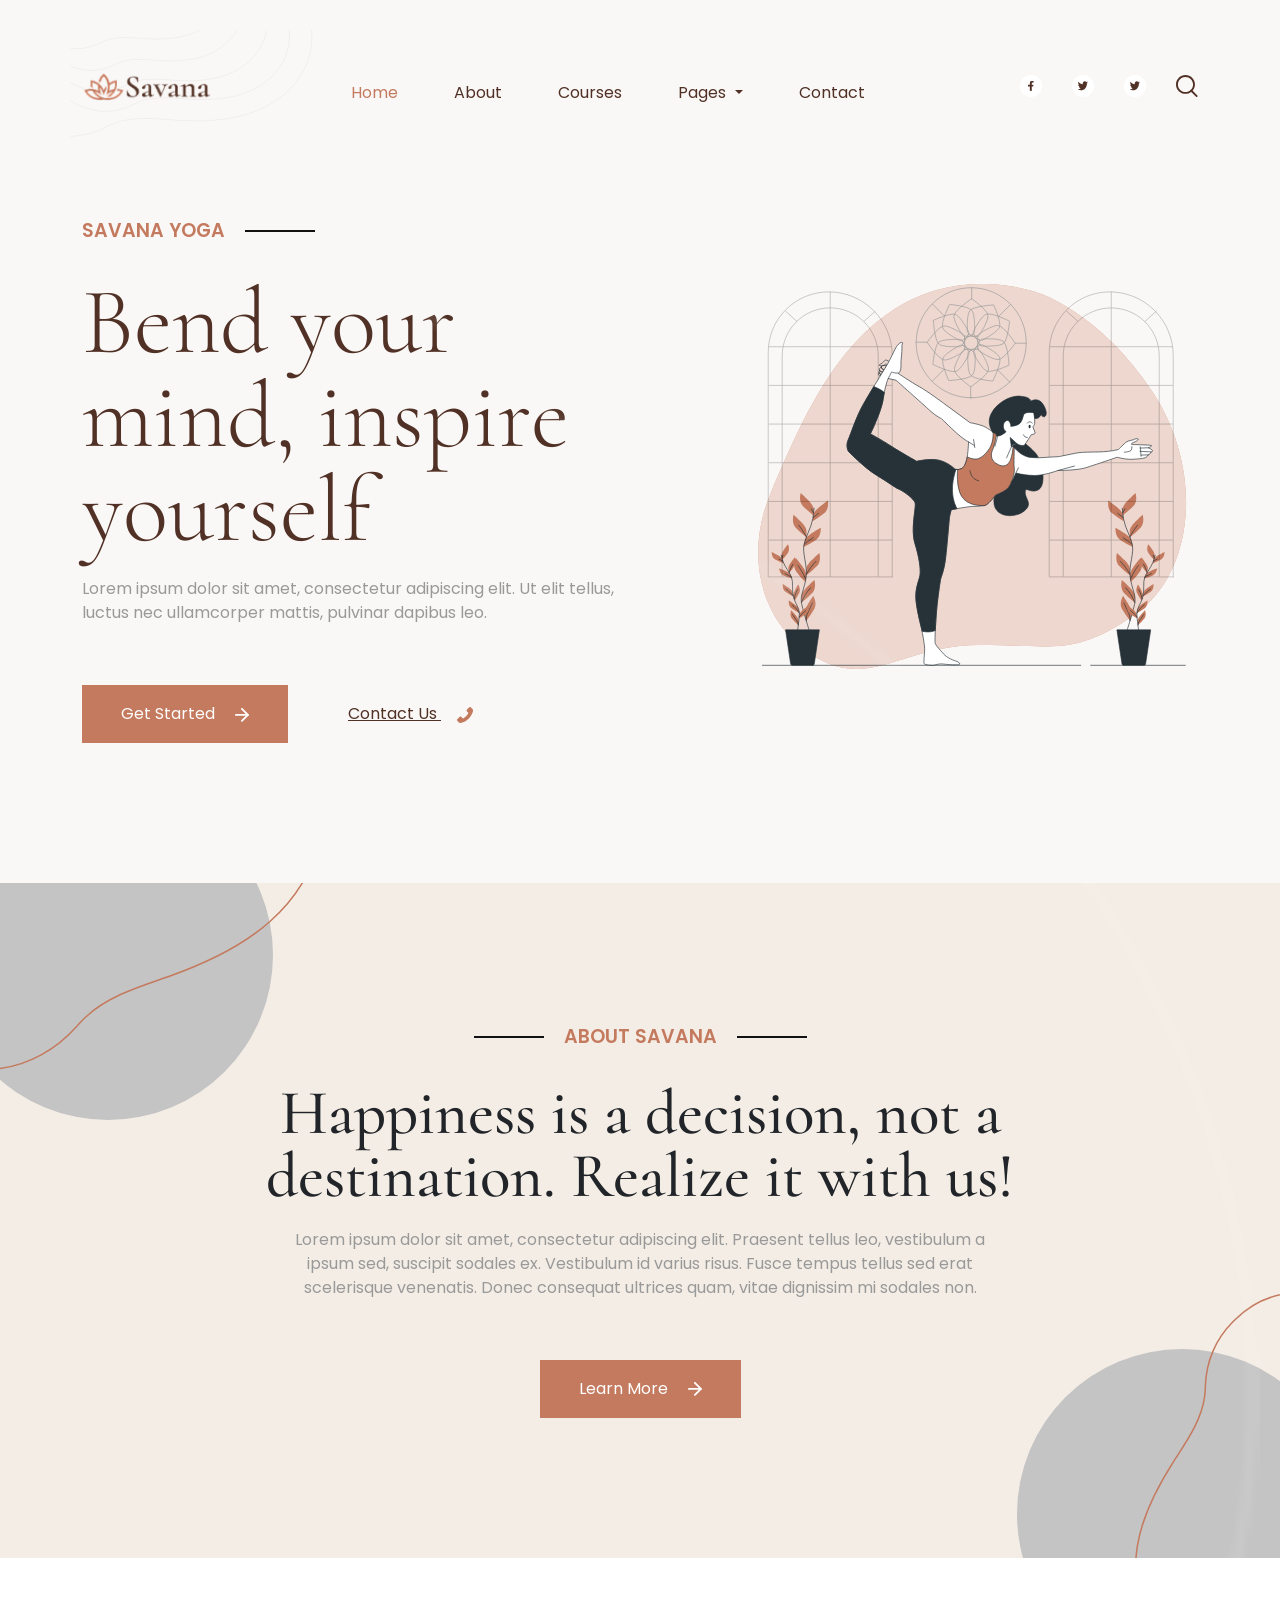
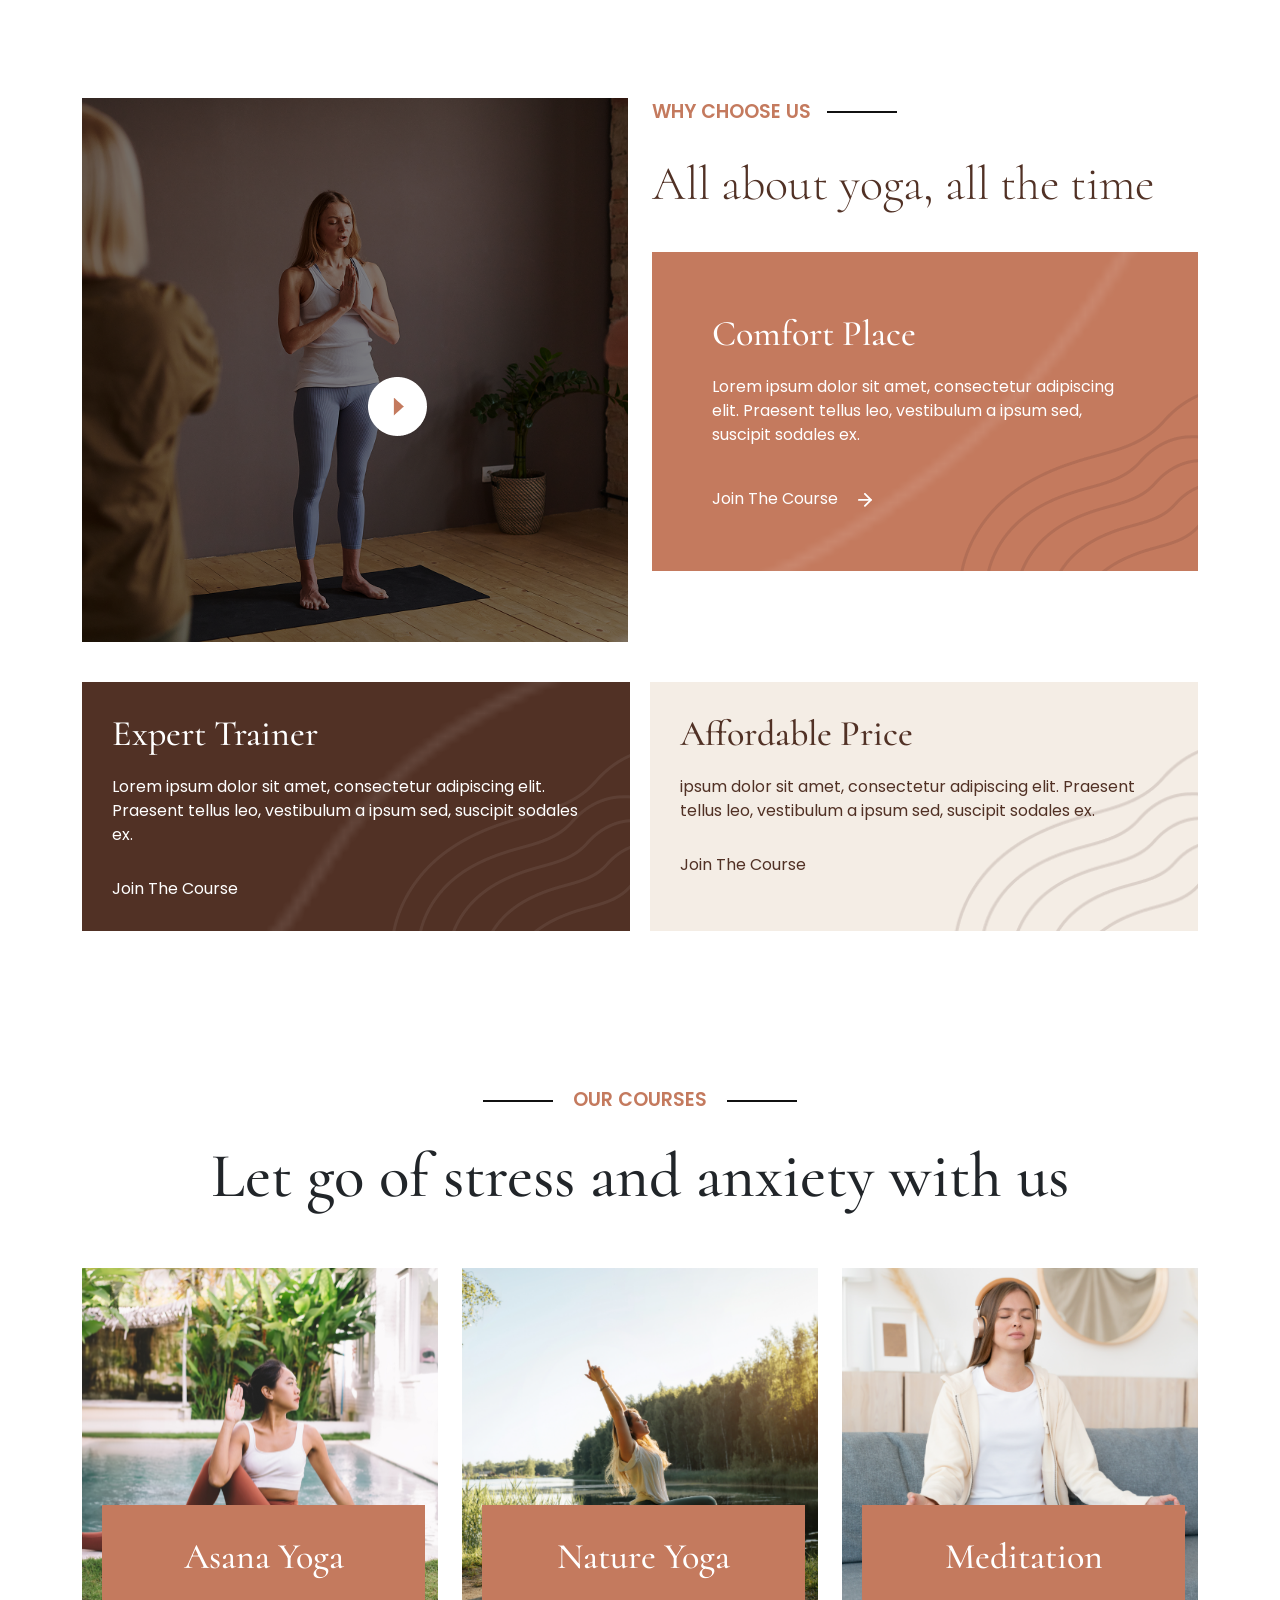
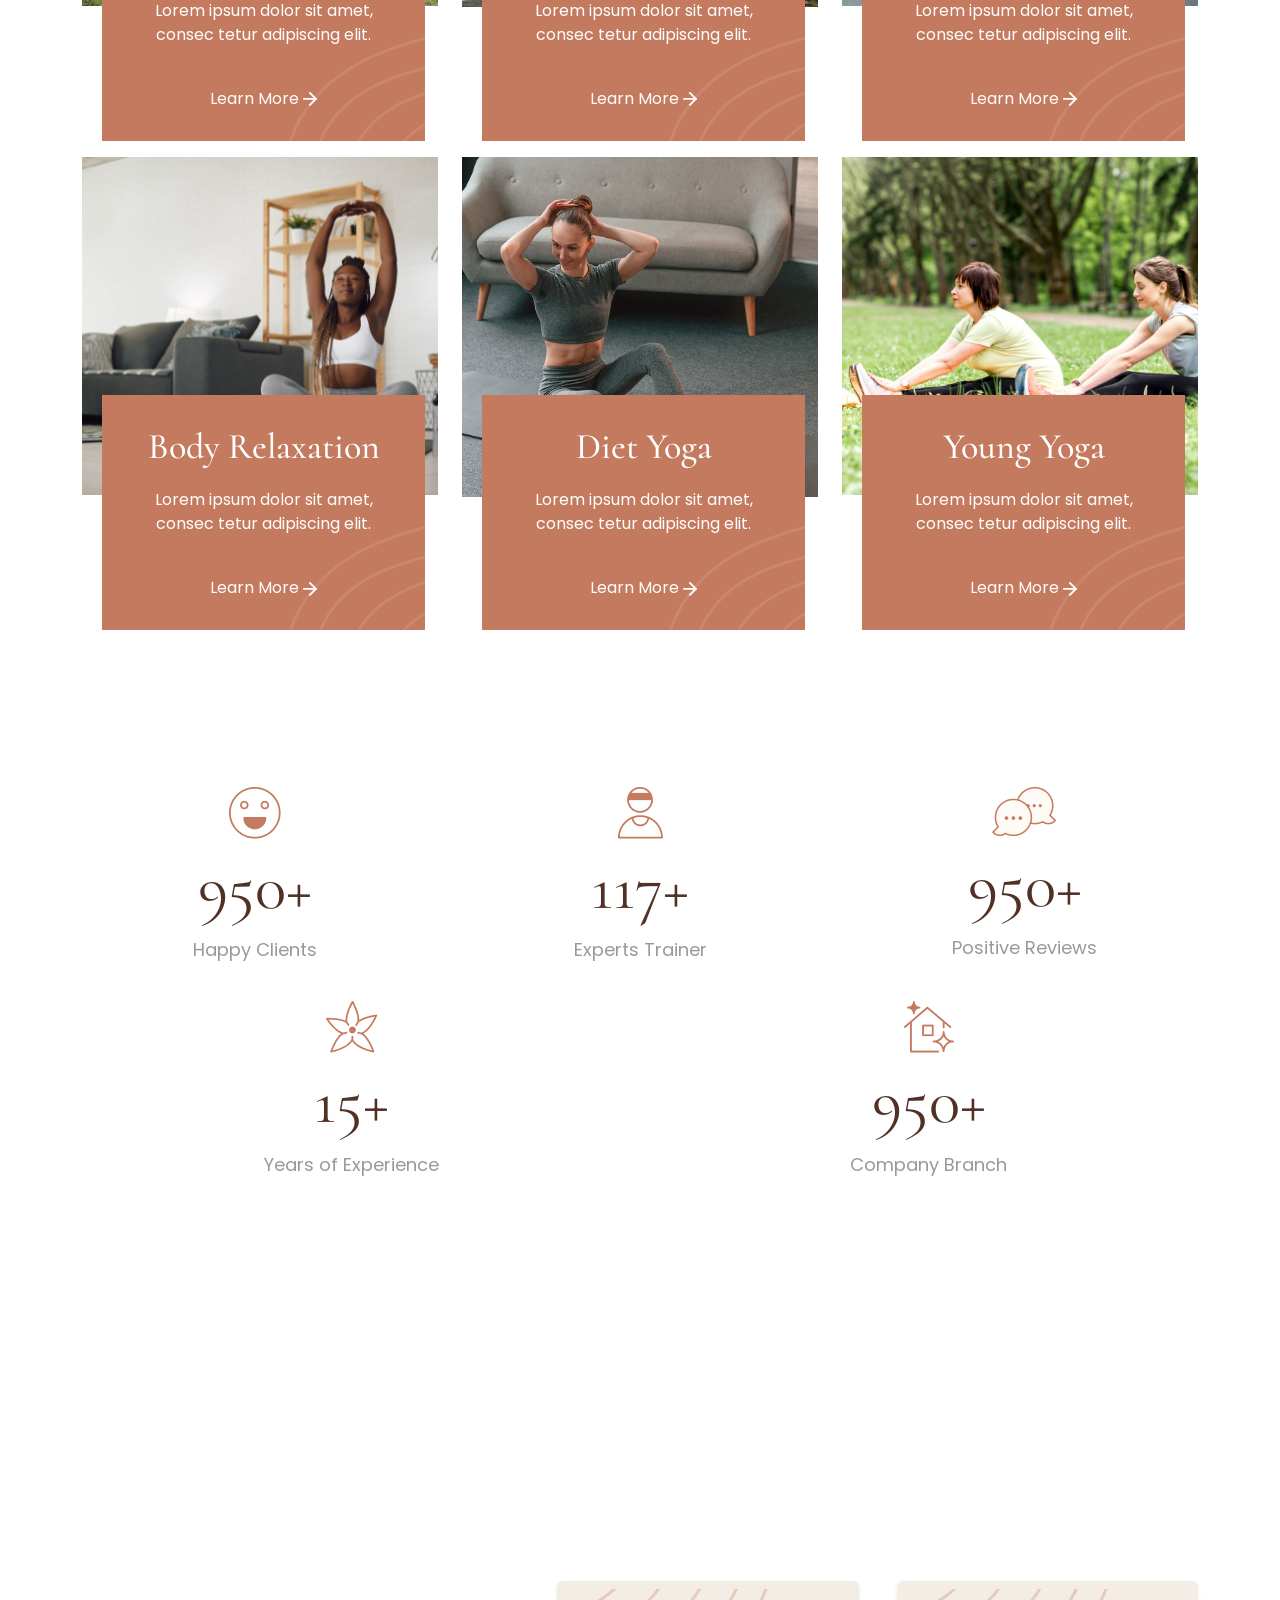
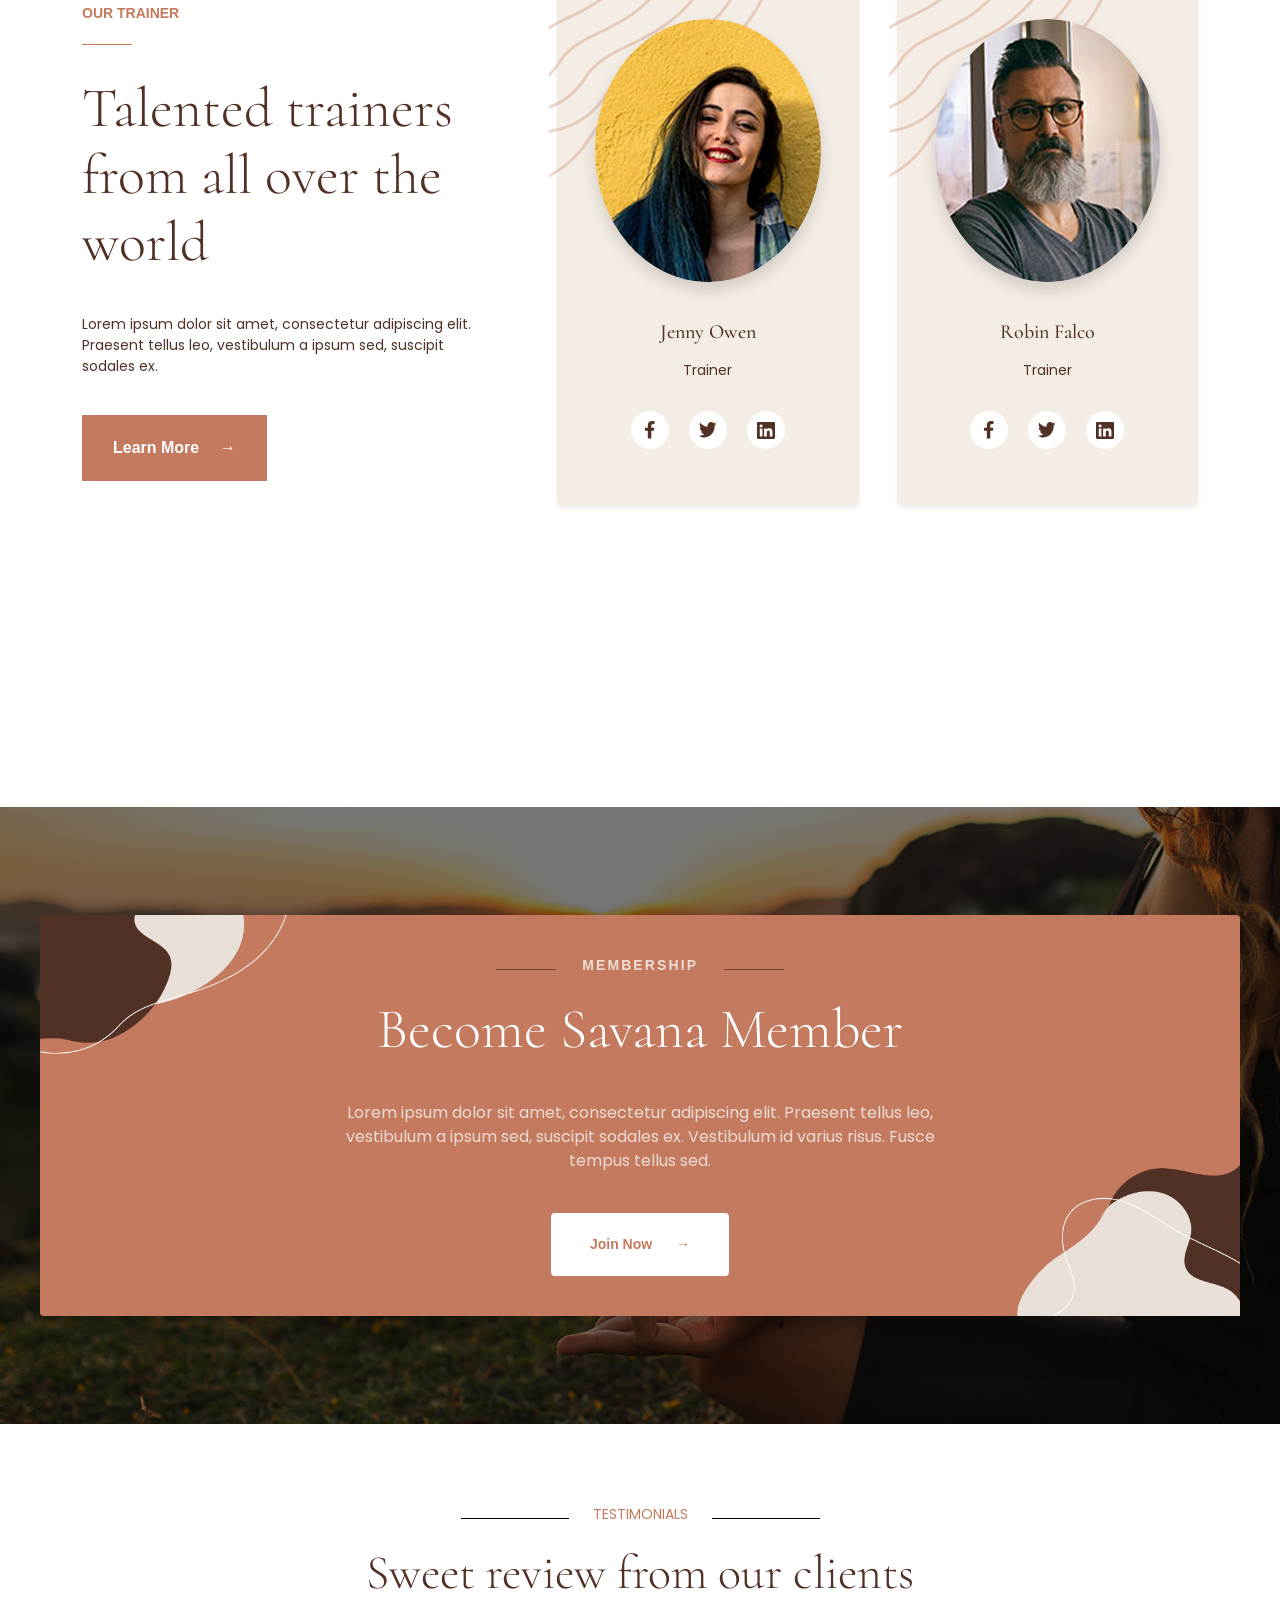
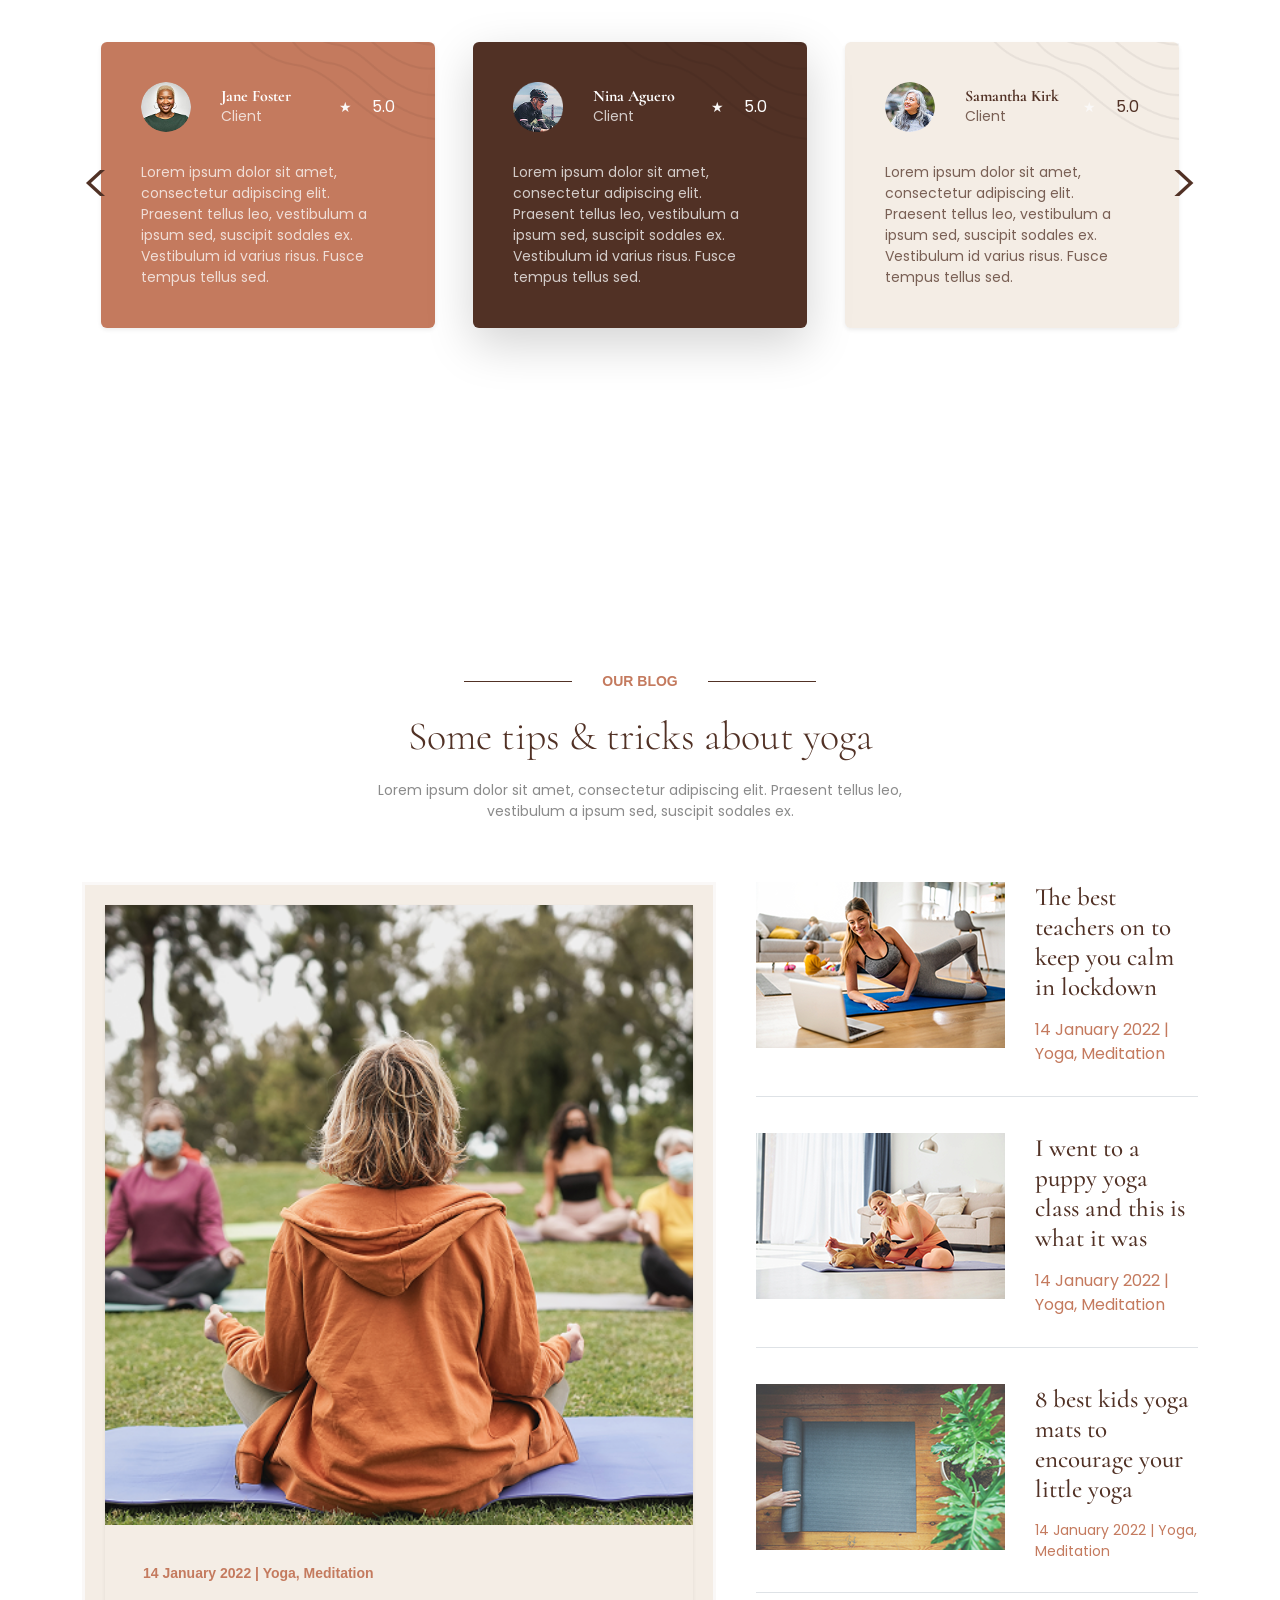
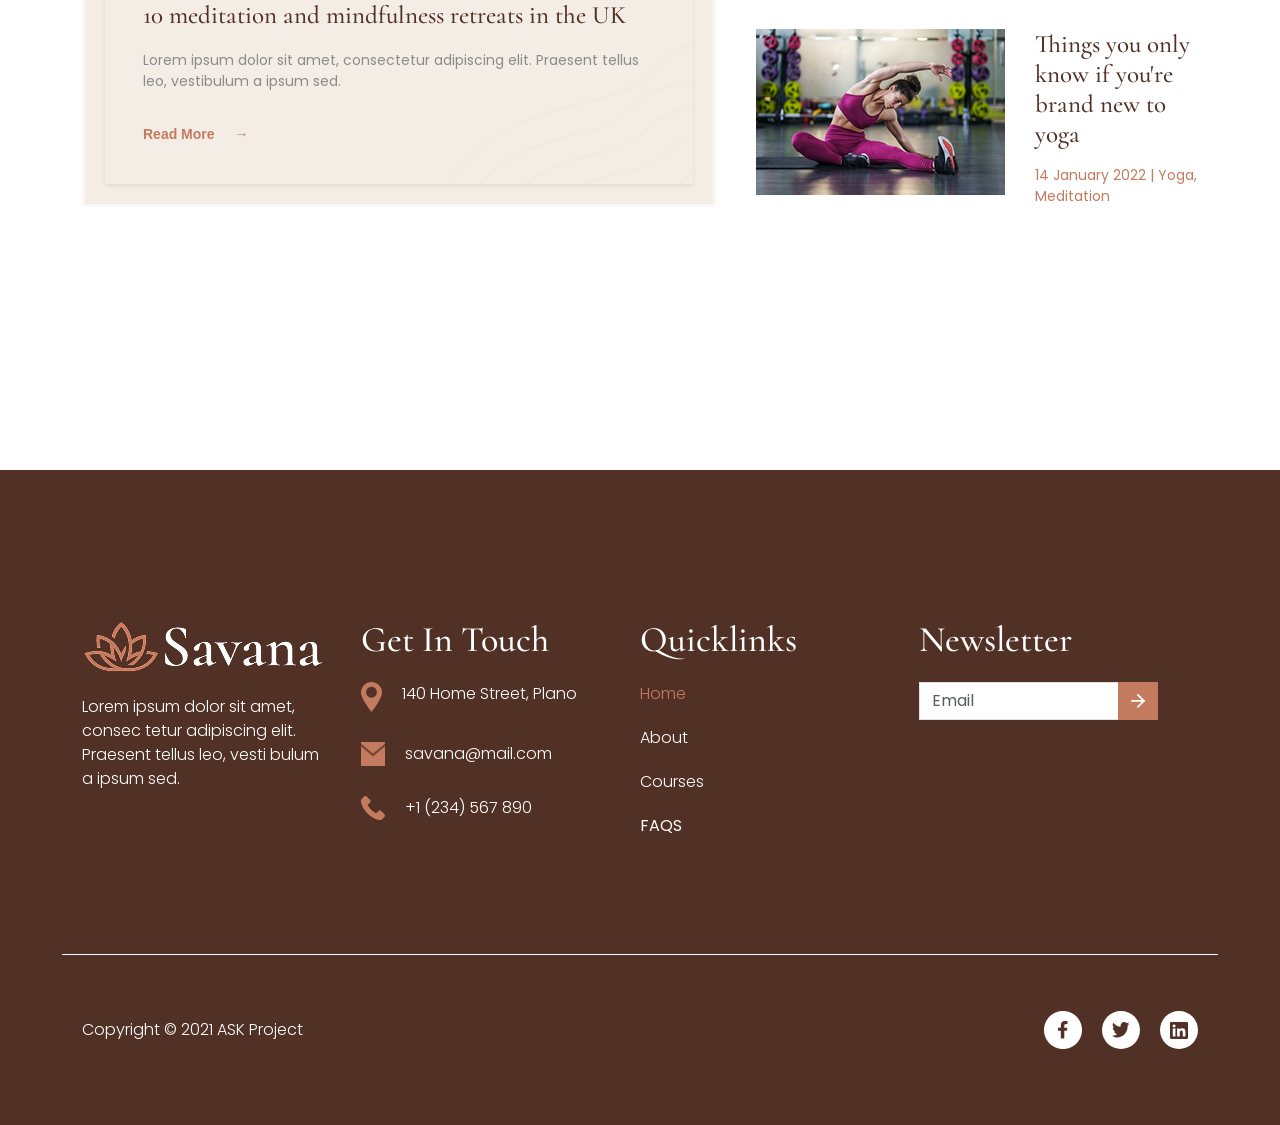
==== commit f2cb28f5: "about us complete" ====
--- a/index.html
+++ b/index.html
@@ -22,24 +22,23 @@
 
                 <div class="container position-relative">
 
-                    <!-- BG IMAGE (No CSS, No Style, Only Bootstrap classes) -->
                     <img src="./assest/images/bg2.svg" class="position-absolute top-0 start-0 img-fluid" width="300">
 
-                    <!-- Logo -->
+
                     <a class="navbar-brand" href="index.html">
                         <img src="./assest/logo/savana.png" alt="Site Logo" class="img-fluid" width="130">
                     </a>
 
-                    <!-- Navbar Toggler -->
+
                     <button class="navbar-toggler" type="button" data-bs-toggle="collapse"
                         data-bs-target="#navbarSupportedContent">
                         <span class="navbar-toggler-icon"></span>
                     </button>
 
-                    <!-- Menu -->
+
                     <div class="collapse navbar-collapse" id="navbarSupportedContent">
 
-                        <!-- Center Navigation -->
+
                         <ul class="navbar-nav d-flex gap-xl-5 mx-auto mb-2 mb-xl-0 text-center">
 
                             <li class="nav-item">
@@ -90,12 +89,12 @@
 
 
 
-       
-
-
-
-
-<main>
+
+
+
+
+
+        <main>
             <section class="hero-section bg-warning">
                 <div class="container">
                     <div class="row align-items-center pb-3 pb-md-6 pb-xl-8">
@@ -178,7 +177,7 @@
 
 
 
-<section class="choose-us">
+            <section class="choose-us">
                 <div class="container position-relative pt-8">
                     <div class="row">
                         <div class="position-relative vdo col-12 col-lg-6">
@@ -245,7 +244,7 @@
                             <a class="text-secondary" href="#">Join The Course
                                 <img class="ps-1" src="./assets/images/icons/blog-arrow.png" alt="">
                             </a>
-                              <img class="position-absolute end-0 bottom-0 w-50" src="./assest/logo/shapesbg3.png"
+                            <img class="position-absolute end-0 bottom-0 w-50" src="./assest/logo/shapesbg3.png"
                                 alt="Choose Placeholder">
                         </div>
                     </div>
@@ -282,6 +281,8 @@
                                 <p class="pb-5">Lorem ipsum dolor sit amet, consec tetur adipiscing elit.</p>
                                 <a href="#" class="text-light">Learn More <img src="./assest/icon/arrow.svg"
                                         alt="Right Arrow Icon"></a>
+                                <img class="position-absolute bottom-0 end-0"
+                                    src="./assest/icon/yoga_bg.png" alt="Course Placeholder Icon">
                             </div>
                         </div>
                         <div class="position-relative col-12 col-md-6 col-xl-4 course">
@@ -291,6 +292,8 @@
                                 <p class="pb-5">Lorem ipsum dolor sit amet, consec tetur adipiscing elit.</p>
                                 <a href="#" class="text-light">Learn More <img src="./assest/icon/arrow.svg"
                                         alt="Right Arrow Icon"></a>
+                                        <img class="position-absolute bottom-0 end-0"
+                                    src="./assest/icon/yoga_bg.png" alt="Course Placeholder Icon">
                             </div>
                         </div>
                         <div class="position-relative col-12 col-md-6 col-xl-4 course">
@@ -300,6 +303,10 @@
                                 <p class="pb-5">Lorem ipsum dolor sit amet, consec tetur adipiscing elit.</p>
                                 <a href="#" class="text-light">Learn More <img src="./assest/icon/arrow.svg"
                                         alt="Right Arrow Icon"></a>
+                                       <img class="position-absolute bottom-0 end-0"
+                                    src="./assest/icon/yoga_bg.png" alt="Course Placeholder Icon">  
+                                        
+
                             </div>
                         </div>
                         <div class="position-relative col-12 col-md-6 col-xl-4 course">
@@ -309,6 +316,8 @@
                                 <p class="pb-5">Lorem ipsum dolor sit amet, consec tetur adipiscing elit.</p>
                                 <a href="#" class="text-light">Learn More <img src="./assest/icon/arrow.svg"
                                         alt="Right Arrow Icon"></a>
+                                         <img class="position-absolute bottom-0 end-0"
+                                    src="./assest/icon/yoga_bg.png" alt="Course Placeholder Icon">
                             </div>
                         </div>
                         <div class="position-relative col-12 col-md-6 col-xl-4 course">
@@ -318,6 +327,8 @@
                                 <p class="pb-5">Lorem ipsum dolor sit amet, consec tetur adipiscing elit.</p>
                                 <a href="#" class="text-light">Learn More <img src="./assest/icon/arrow.svg"
                                         alt="Right Arrow Icon"></a>
+                                         <img class="position-absolute bottom-0 end-0"
+                                    src="./assest/icon/yoga_bg.png" alt="Course Placeholder Icon">
                             </div>
                         </div>
                         <div class="position-relative col-12 col-md-6 col-xl-4 course">
@@ -327,6 +338,8 @@
                                 <p class="pb-5">Lorem ipsum dolor sit amet, consec tetur adipiscing elit.</p>
                                 <a href="#" class="text-light">Learn More <img src="./assest/icon/arrow.svg"
                                         alt="Right Arrow Icon"></a>
+                                         <img class="position-absolute bottom-0 end-0"
+                                    src="./assest/icon/yoga_bg.png" alt="Course Placeholder Icon">
                             </div>
                         </div>
                     </div>
@@ -613,6 +626,9 @@
                                             risus. Fusce tempus tellus sed.
                                         </p>
                                         <div class="shape-line-1"></div>
+                                        <img class="position-absolute top-0 end-0 img-fluid w-auto"
+                                            src="./assest/logo/shape20.png" alt="Placeholder Image"
+                                            style="max-width: 250px;">
                                     </div>
                                 </div>
                             </div>
@@ -644,6 +660,9 @@
                                             risus. Fusce tempus tellus sed.
                                         </p>
                                         <div class="shape-line-1"></div>
+                                        <img class="position-absolute top-0 end-0 img-fluid w-auto"
+                                            src="./assest/logo/shape20.png" alt="Placeholder Image"
+                                            style="max-width: 250px;">
                                     </div>
                                 </div>
                             </div>
@@ -673,6 +692,9 @@
                                             risus. Fusce tempus tellus sed.
                                         </p>
                                         <div class="shape-line-1"></div>
+                                        <img class="position-absolute top-0 end-0 img-fluid w-auto"
+                                            src="./assest/logo/shape20.png" alt="Placeholder Image"
+                                            style="max-width: 250px;">
                                     </div>
                                 </div>
                             </div>
@@ -805,23 +827,24 @@
                                     </div>
                                 </div>
 
-                            </div>
-                        </div>
-
-                    </div>
-                </div>
+
+                            </div>
+                        </div>
+
+                    </div>
+
             </section>
 
 
-            
-
-
-
-
-
-
-
-          
+
+
+
+
+
+
+
+
+
 
 
 
@@ -891,6 +914,8 @@
                                 <a href="#"><img src="./assest/icon/linkedin.svg" alt="Linkedin Icon"></a>
                             </div>
                         </div>
+                        <img src="./assest/logo/footerbg.png" class="position-absolute top-0 start-0 img-fluid"
+                            width="300">
                     </div>
             </footer>
 
